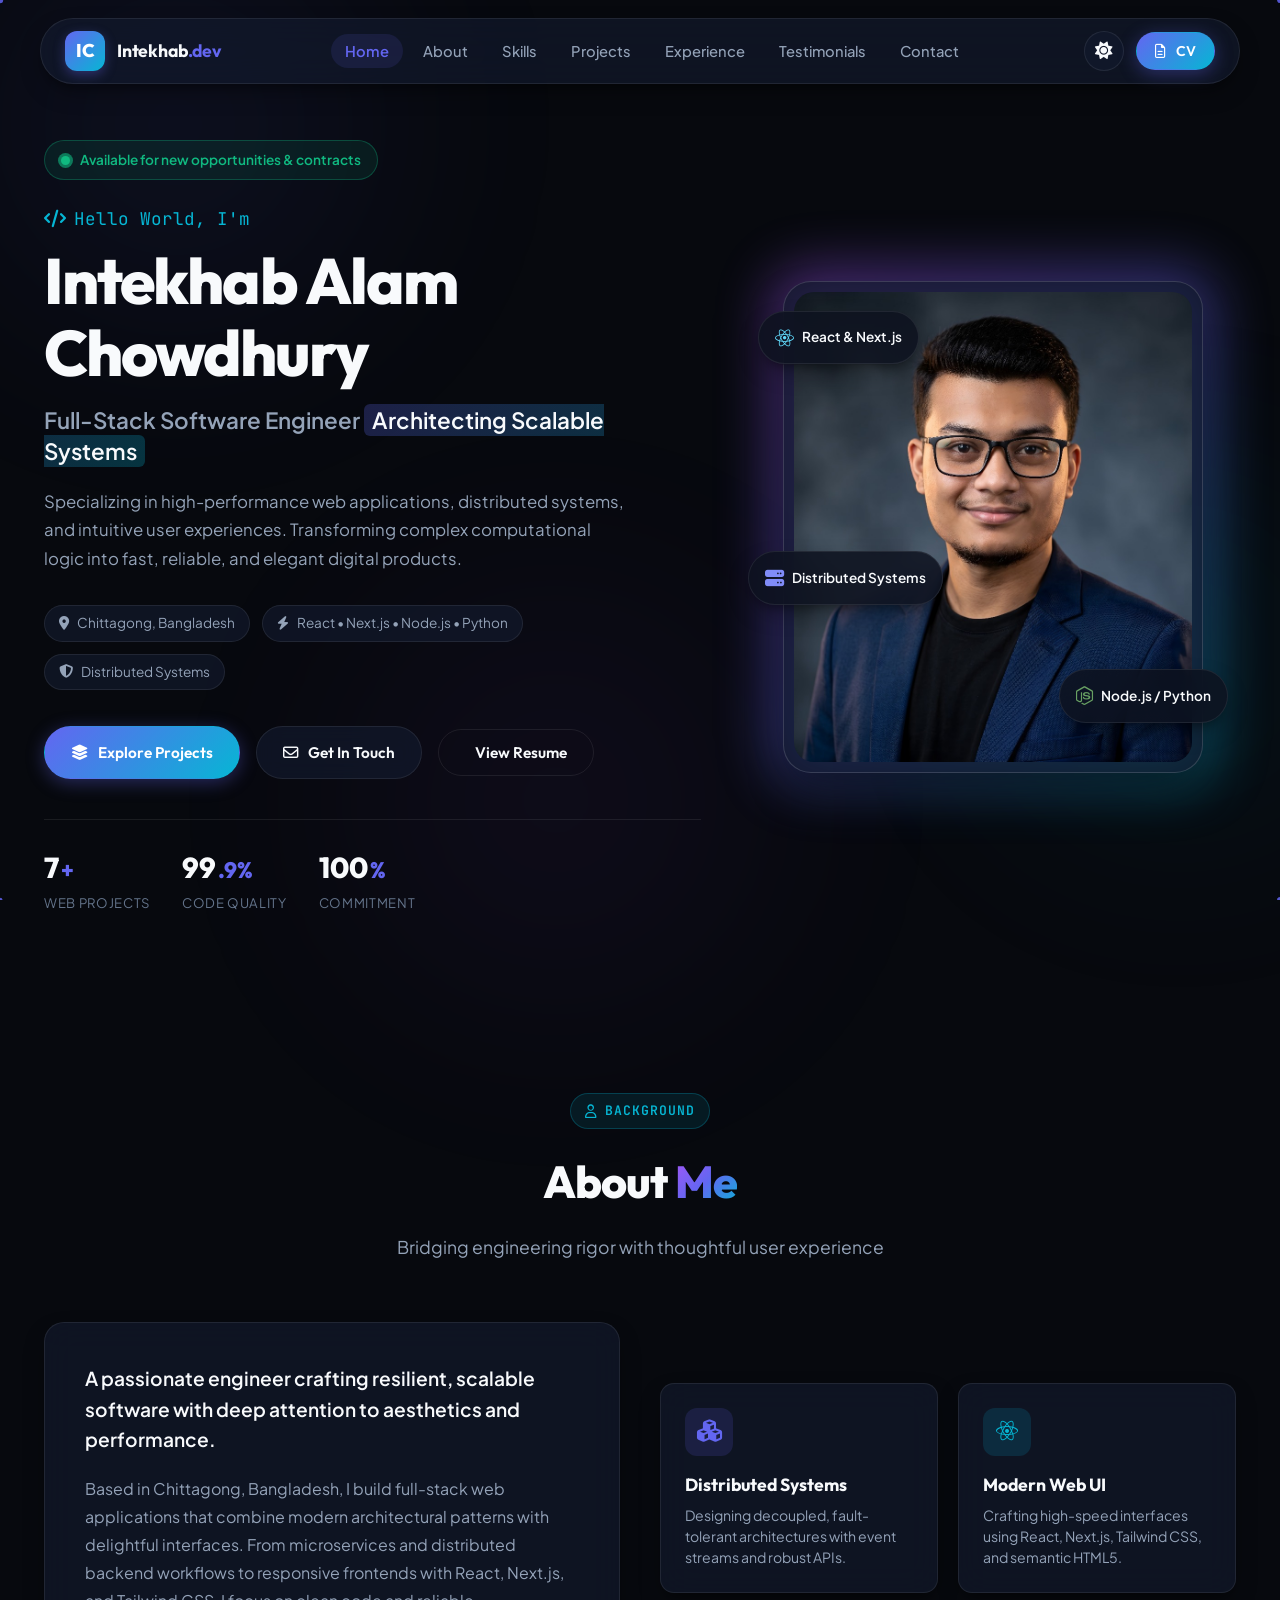
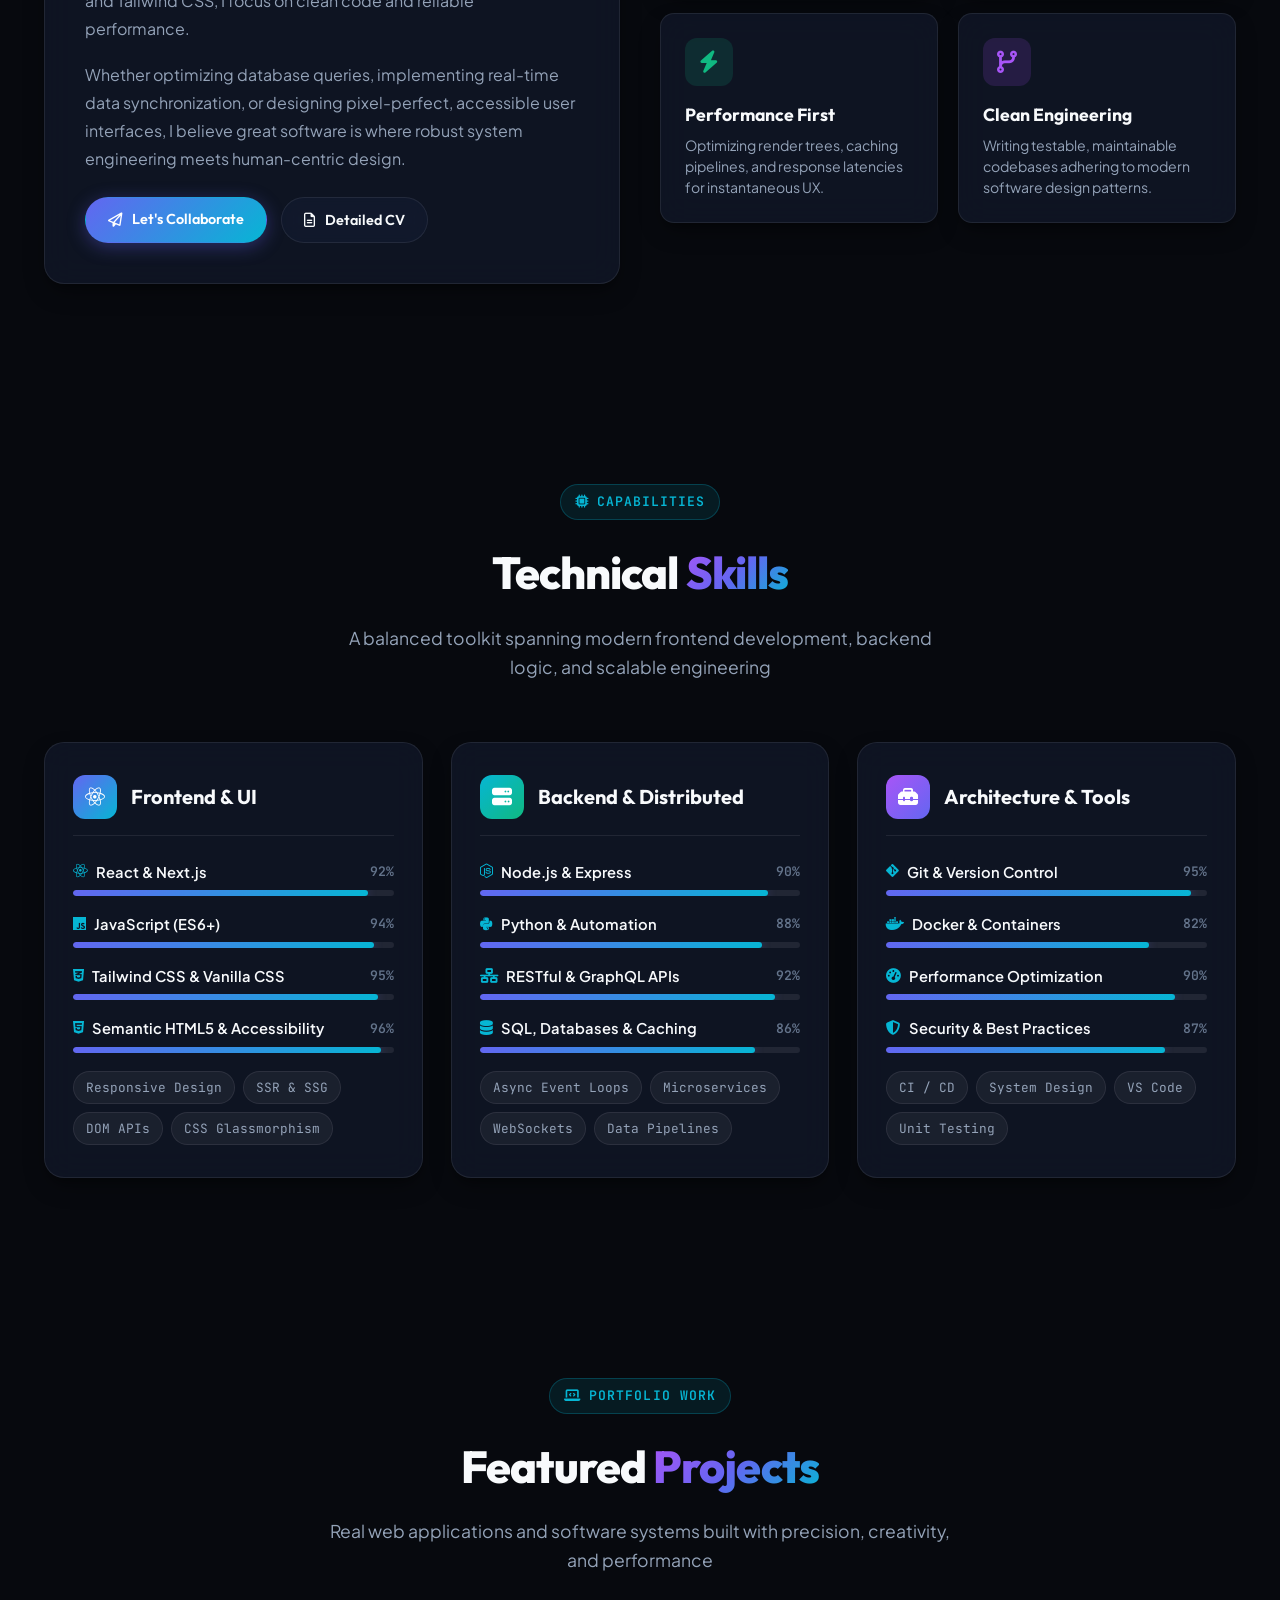
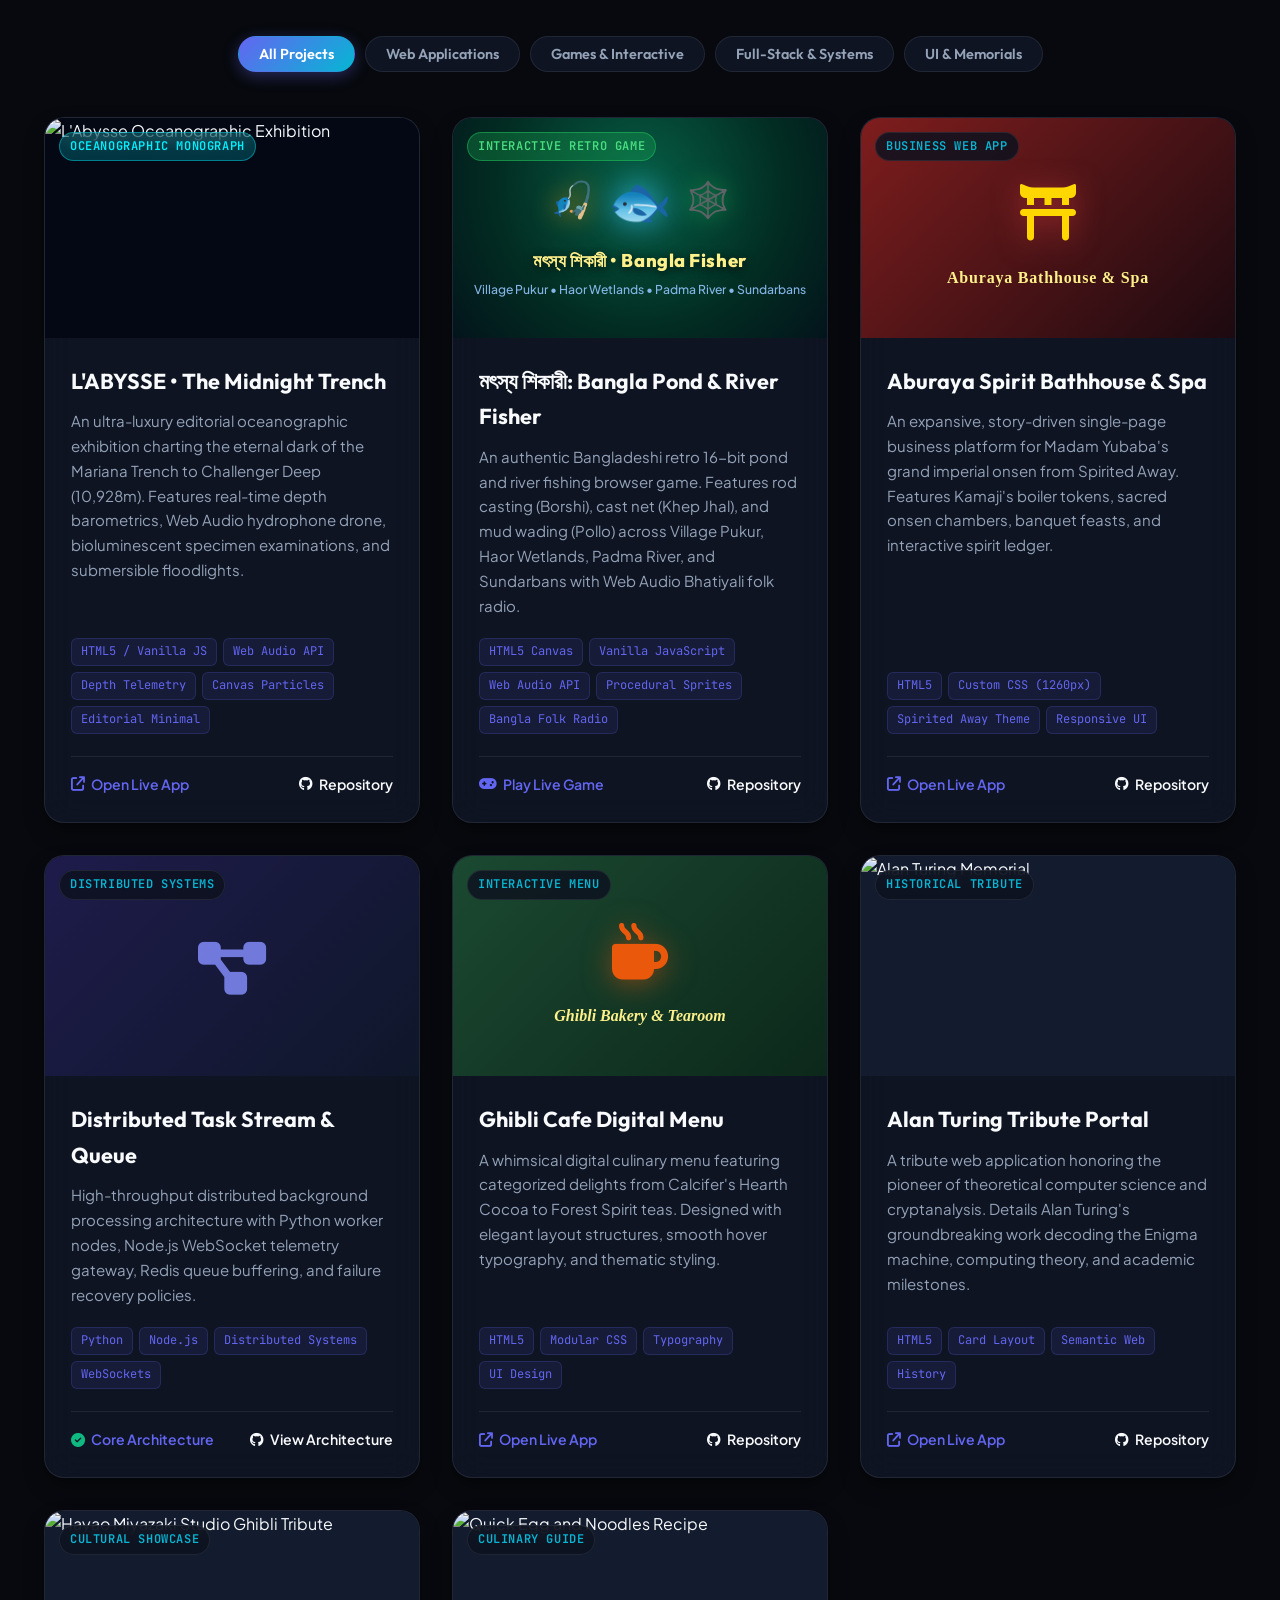
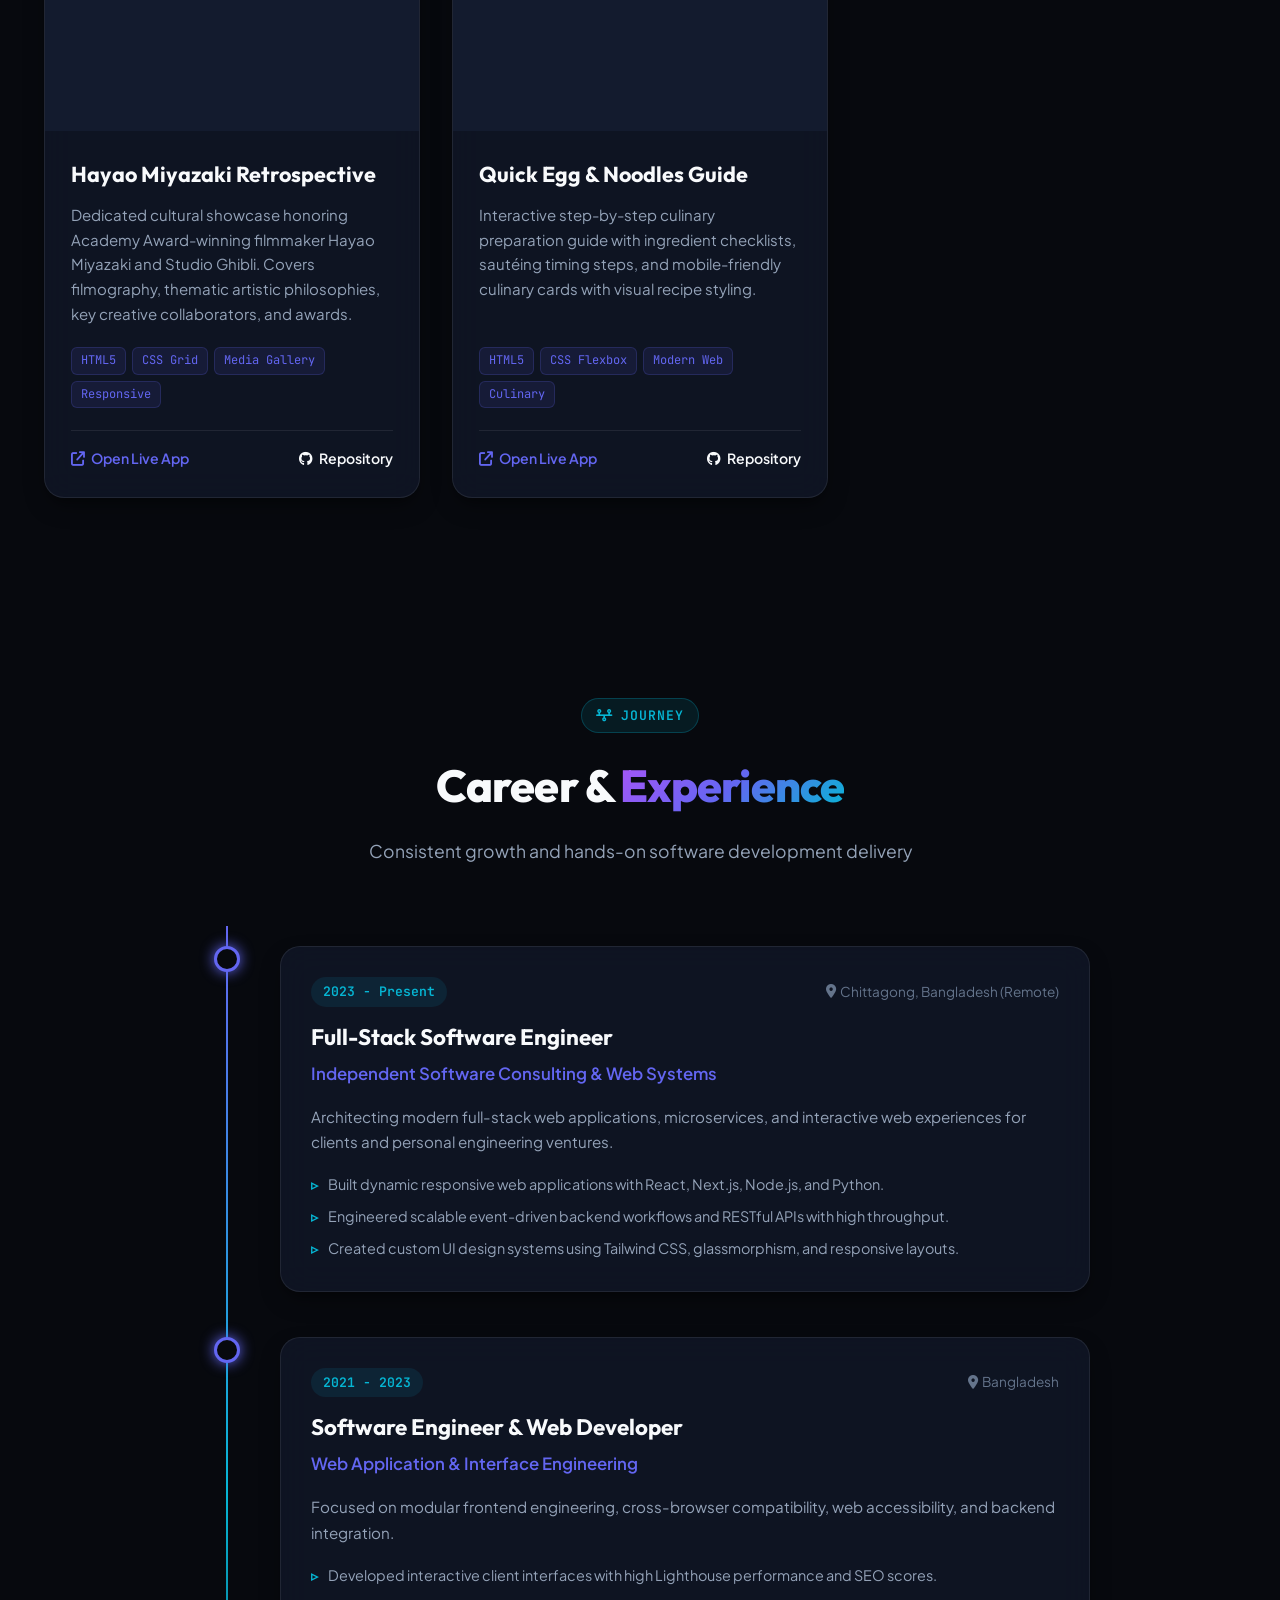
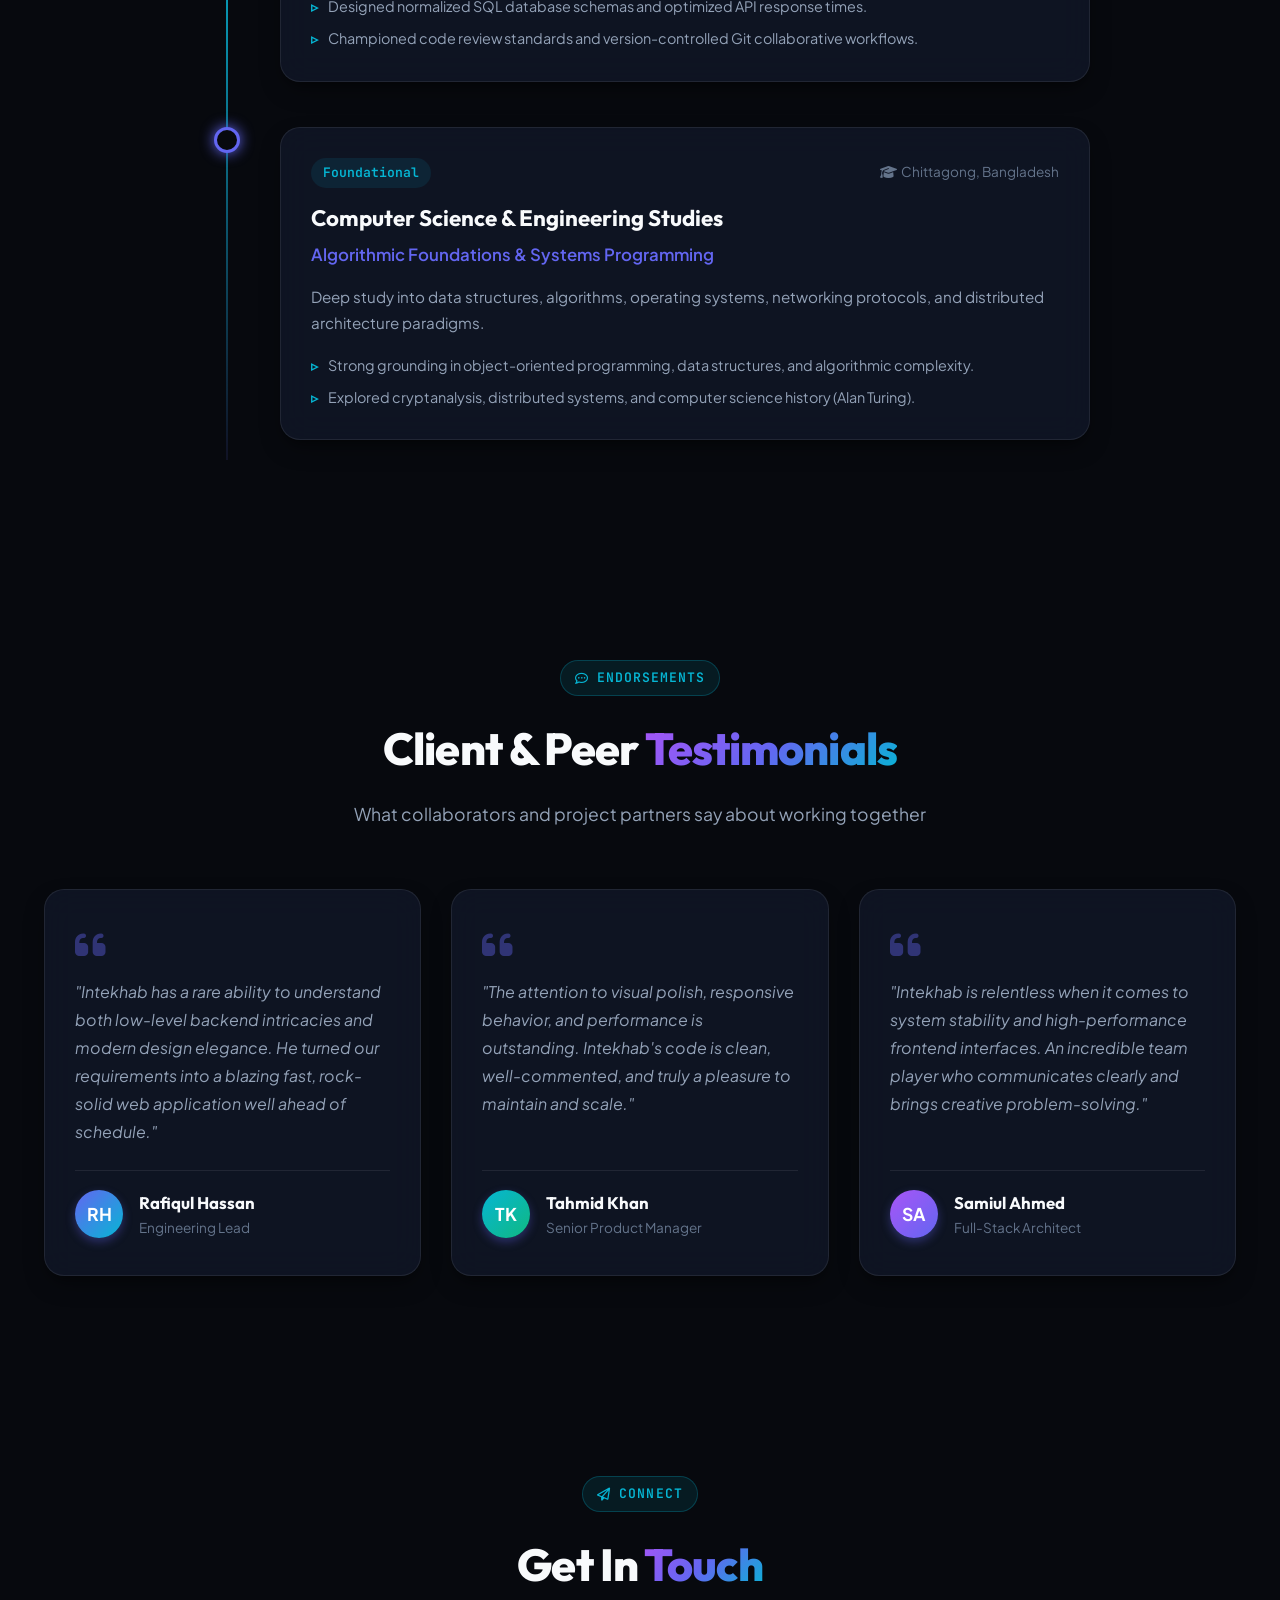
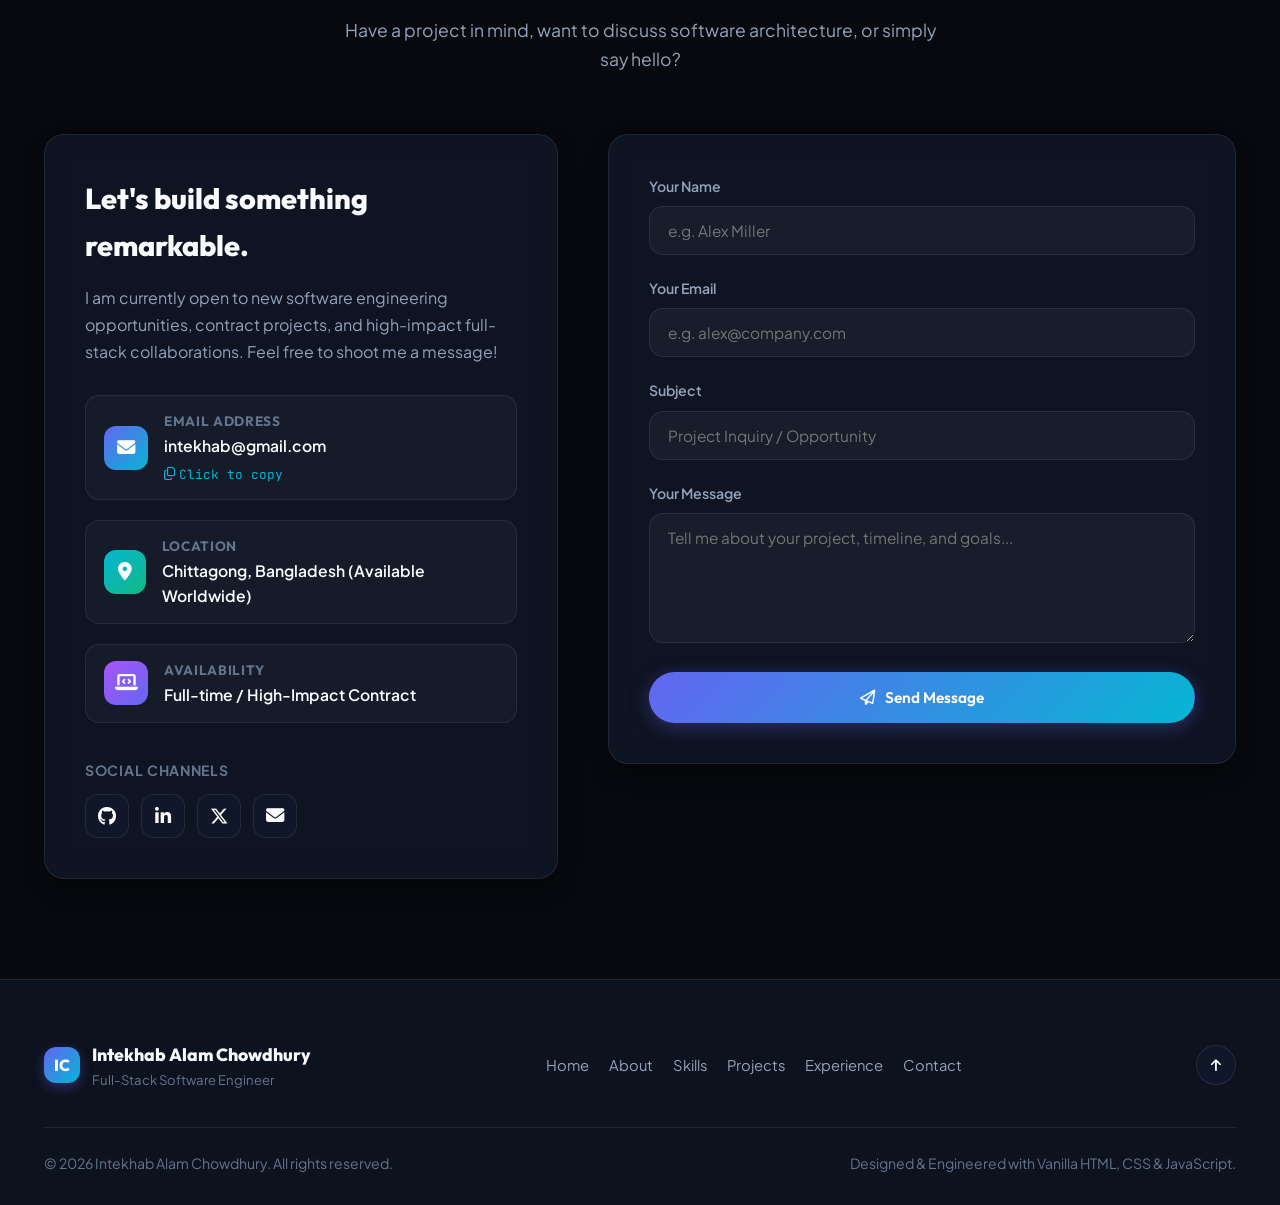
==== index.html @ 47cacb98 "Add files via upload" ====
<!DOCTYPE html>
<html lang="en" data-theme="dark">
<head>
  <meta charset="UTF-8" />
  <meta name="viewport" content="width=device-width, initial-scale=1.0" />
  <title>Intekhab Alam Chowdhury | Full-Stack Software Engineer</title>
  <meta name="description" content="Portfolio of Intekhab Alam Chowdhury - Full-Stack Software Engineer specializing in high-performance web applications, scalable architectures, and distributed systems." />
  <meta name="keywords" content="Intekhab Alam Chowdhury, Full-Stack Software Engineer, React, Next.js, Node.js, Python, Tailwind, Chittagong, Bangladesh, Portfolio" />
  <meta name="author" content="Intekhab Alam Chowdhury" />

  <!-- Open Graph / Meta -->
  <meta property="og:type" content="website" />
  <meta property="og:title" content="Intekhab Alam Chowdhury | Full-Stack Software Engineer" />
  <meta property="og:description" content="Specializing in high-performance web apps, distributed systems, and modern frontend/backend engineering." />
  <meta property="og:image" content="assets/profile.jpg" />

  <!-- Google Fonts & Font Awesome Icons -->
  <link rel="preconnect" href="https://fonts.googleapis.com" />
  <link rel="preconnect" href="https://fonts.gstatic.com" crossorigin />
  <link href="https://fonts.googleapis.com/css2?family=Outfit:wght@400;500;600;700;800;900&family=Plus+Jakarta+Sans:wght@300;400;500;600;700&family=JetBrains+Mono:wght@400;500;600&display=swap" rel="stylesheet" />
  <link rel="stylesheet" href="https://cdnjs.cloudflare.com/ajax/libs/font-awesome/6.5.1/css/all.min.css" />

  <!-- Custom Stylesheet -->
  <link rel="stylesheet" href="style.css" />
</head>
<body>

  <!-- Top Scroll Progress Bar -->
  <div class="scroll-progress-bar" id="scroll-progress"></div>

  <!-- Interactive Canvas Particle Background -->
  <canvas id="ambient-canvas"></canvas>

  <!-- Ambient Glowing Orbs -->
  <div class="bg-glow-orb orb-1"></div>
  <div class="bg-glow-orb orb-2"></div>
  <div class="bg-glow-orb orb-3"></div>

  <!-- =================================================================
       NAVIGATION
       ================================================================= -->
  <header>
    <nav class="navbar" id="navbar">
      <a href="#hero" class="nav-brand" aria-label="Intekhab Alam Chowdhury Home">
        <div class="nav-logo-badge">IC</div>
        <div class="nav-brand-text">Intekhab<span>.dev</span></div>
      </a>

      <ul class="nav-links">
        <li><a href="#hero" class="nav-link active">Home</a></li>
        <li><a href="#about" class="nav-link">About</a></li>
        <li><a href="#skills" class="nav-link">Skills</a></li>
        <li><a href="#projects" class="nav-link">Projects</a></li>
        <li><a href="#experience" class="nav-link">Experience</a></li>
        <li><a href="#testimonials" class="nav-link">Testimonials</a></li>
        <li><a href="#contact" class="nav-link">Contact</a></li>
      </ul>

      <div class="nav-actions">
        <button class="theme-toggle-btn" id="theme-toggle" aria-label="Toggle Dark/Light Mode">
          <i class="fa-solid fa-sun"></i>
        </button>
        <button class="btn btn-primary open-resume-modal" style="padding: 9px 18px; font-size: 0.88rem;">
          <i class="fa-regular fa-file-lines"></i> CV
        </button>
        <button class="mobile-nav-toggle" aria-label="Toggle navigation menu">
          <i class="fa-solid fa-bars"></i>
        </button>
      </div>
    </nav>
  </header>

  <main>
    <!-- =================================================================
         HERO SECTION
         ================================================================= -->
    <section class="hero" id="hero">
      <div class="container hero-grid">
        <div class="hero-content">
          <div class="hero-status-pill">
            <span class="status-pulse-dot"></span>
            Available for new opportunities & contracts
          </div>

          <div class="hero-greeting">
            <i class="fa-solid fa-code"></i> Hello World, I'm
          </div>

          <h1 class="hero-name">
            Intekhab Alam <br />
            <span class="gradient-text">Chowdhury</span>
          </h1>

          <h2 class="hero-title-role">
            Full-Stack Software Engineer <span class="highlight">Architecting Scalable Systems</span>
          </h2>

          <p class="hero-bio">
            Specializing in high-performance web applications, distributed systems, and intuitive user experiences.
            Transforming complex computational logic into fast, reliable, and elegant digital products.
          </p>

          <div class="hero-meta-badges">
            <div class="meta-badge">
              <i class="fa-solid fa-location-dot"></i> Chittagong, Bangladesh
            </div>
            <div class="meta-badge">
              <i class="fa-solid fa-bolt"></i> React • Next.js • Node.js • Python
            </div>
            <div class="meta-badge">
              <i class="fa-solid fa-shield-halved"></i> Distributed Systems
            </div>
          </div>

          <div class="hero-cta-group">
            <a href="#projects" class="btn btn-primary">
              <i class="fa-solid fa-layer-group"></i> Explore Projects
            </a>
            <a href="#contact" class="btn btn-secondary">
              <i class="fa-regular fa-envelope"></i> Get In Touch
            </a>
            <button class="btn btn-outline open-resume-modal">
              <i class="fa-solid fa-arrow-down-to-bracket"></i> View Resume
            </button>
          </div>

          <div class="hero-stats-row">
            <div class="stat-item">
              <div class="stat-number">7<span>+</span></div>
              <div class="stat-label">Web Projects</div>
            </div>
            <div class="stat-item">
              <div class="stat-number">99<span>.9%</span></div>
              <div class="stat-label">Code Quality</div>
            </div>
            <div class="stat-item">
              <div class="stat-number">100<span>%</span></div>
              <div class="stat-label">Commitment</div>
            </div>
          </div>
        </div>

        <div class="hero-visual">
          <div class="profile-card-wrapper">
            <div class="profile-glow-ring"></div>
            
            <div class="profile-image-container">
              <img 
                src="assets/profile.jpg" 
                alt="Intekhab Alam Chowdhury - Full-Stack Software Engineer" 
                class="profile-image" 
              />
            </div>

            <!-- Floating Tech Chips -->
            <div class="floating-chip chip-1">
              <span class="chip-icon"><i class="fa-brands fa-react" style="color: #61dafb;"></i></span>
              <span>React & Next.js</span>
            </div>

            <div class="floating-chip chip-2">
              <span class="chip-icon"><i class="fa-brands fa-node-js" style="color: #68a063;"></i></span>
              <span>Node.js / Python</span>
            </div>

            <div class="floating-chip chip-3">
              <span class="chip-icon"><i class="fa-solid fa-server" style="color: #818cf8;"></i></span>
              <span>Distributed Systems</span>
            </div>
          </div>
        </div>
      </div>
    </section>

    <!-- =================================================================
         ABOUT SECTION
         ================================================================= -->
    <section class="about" id="about">
      <div class="container">
        <div class="section-header">
          <div class="section-tag"><i class="fa-regular fa-user"></i> Background</div>
          <h2 class="section-title">About <span class="gradient-text">Me</span></h2>
          <p class="section-subtitle">Bridging engineering rigor with thoughtful user experience</p>
        </div>

        <div class="about-grid">
          <div class="glass-card about-card">
            <h3 class="about-lead">
              A passionate engineer crafting resilient, scalable software with deep attention to aesthetics and performance.
            </h3>
            <p class="about-paragraph">
              Based in Chittagong, Bangladesh, I build full-stack web applications that combine modern architectural patterns with delightful interfaces. From microservices and distributed backend workflows to responsive frontends with React, Next.js, and Tailwind CSS, I focus on clean code and reliable performance.
            </p>
            <p class="about-paragraph">
              Whether optimizing database queries, implementing real-time data synchronization, or designing pixel-perfect, accessible user interfaces, I believe great software is where robust system engineering meets human-centric design.
            </p>
            
            <div style="margin-top: 24px; display: flex; gap: 14px; flex-wrap: wrap;">
              <a href="#contact" class="btn btn-primary" style="padding: 10px 22px; font-size: 0.9rem;">
                <i class="fa-regular fa-paper-plane"></i> Let's Collaborate
              </a>
              <button class="btn btn-secondary open-resume-modal" style="padding: 10px 22px; font-size: 0.9rem;">
                <i class="fa-regular fa-file-lines"></i> Detailed CV
              </button>
            </div>
          </div>

          <div class="about-highlights-grid">
            <div class="glass-card highlight-box">
              <div class="highlight-icon">
                <i class="fa-solid fa-cubes"></i>
              </div>
              <h3>Distributed Systems</h3>
              <p>Designing decoupled, fault-tolerant architectures with event streams and robust APIs.</p>
            </div>

            <div class="glass-card highlight-box">
              <div class="highlight-icon" style="background: rgba(6, 182, 212, 0.15); color: var(--accent-cyan);">
                <i class="fa-brands fa-react"></i>
              </div>
              <h3>Modern Web UI</h3>
              <p>Crafting high-speed interfaces using React, Next.js, Tailwind CSS, and semantic HTML5.</p>
            </div>

            <div class="glass-card highlight-box">
              <div class="highlight-icon" style="background: rgba(16, 185, 129, 0.15); color: var(--accent-emerald);">
                <i class="fa-solid fa-bolt"></i>
              </div>
              <h3>Performance First</h3>
              <p>Optimizing render trees, caching pipelines, and response latencies for instantaneous UX.</p>
            </div>

            <div class="glass-card highlight-box">
              <div class="highlight-icon" style="background: rgba(168, 85, 247, 0.15); color: var(--accent-purple);">
                <i class="fa-solid fa-code-branch"></i>
              </div>
              <h3>Clean Engineering</h3>
              <p>Writing testable, maintainable codebases adhering to modern software design patterns.</p>
            </div>
          </div>
        </div>
      </div>
    </section>

    <!-- =================================================================
         SKILLS & TECH STACK SECTION
         ================================================================= -->
    <section class="skills" id="skills">
      <div class="container">
        <div class="section-header">
          <div class="section-tag"><i class="fa-solid fa-microchip"></i> Capabilities</div>
          <h2 class="section-title">Technical <span class="gradient-text">Skills</span></h2>
          <p class="section-subtitle">A balanced toolkit spanning modern frontend development, backend logic, and scalable engineering</p>
        </div>

        <div class="skills-category-grid">
          <!-- Category 1: Frontend -->
          <div class="glass-card skill-category-card tilt-card">
            <div class="category-header-wrap">
              <div class="category-icon-box">
                <i class="fa-brands fa-react"></i>
              </div>
              <h3>Frontend & UI</h3>
            </div>

            <div class="skill-list">
              <div class="skill-item">
                <div class="skill-info">
                  <span class="skill-name"><i class="fa-brands fa-react"></i> React & Next.js</span>
                  <span class="skill-pct">92%</span>
                </div>
                <div class="skill-bar-track">
                  <div class="skill-bar-fill" data-width="92%"></div>
                </div>
              </div>

              <div class="skill-item">
                <div class="skill-info">
                  <span class="skill-name"><i class="fa-brands fa-js"></i> JavaScript (ES6+)</span>
                  <span class="skill-pct">94%</span>
                </div>
                <div class="skill-bar-track">
                  <div class="skill-bar-fill" data-width="94%"></div>
                </div>
              </div>

              <div class="skill-item">
                <div class="skill-info">
                  <span class="skill-name"><i class="fa-brands fa-css3-alt"></i> Tailwind CSS & Vanilla CSS</span>
                  <span class="skill-pct">95%</span>
                </div>
                <div class="skill-bar-track">
                  <div class="skill-bar-fill" data-width="95%"></div>
                </div>
              </div>

              <div class="skill-item">
                <div class="skill-info">
                  <span class="skill-name"><i class="fa-brands fa-html5"></i> Semantic HTML5 & Accessibility</span>
                  <span class="skill-pct">96%</span>
                </div>
                <div class="skill-bar-track">
                  <div class="skill-bar-fill" data-width="96%"></div>
                </div>
              </div>
            </div>

            <div class="tech-pills-wrap">
              <span class="tech-pill">Responsive Design</span>
              <span class="tech-pill">SSR & SSG</span>
              <span class="tech-pill">DOM APIs</span>
              <span class="tech-pill">CSS Glassmorphism</span>
            </div>
          </div>

          <!-- Category 2: Backend & Distributed -->
          <div class="glass-card skill-category-card tilt-card">
            <div class="category-header-wrap">
              <div class="category-icon-box" style="background: linear-gradient(135deg, #06b6d4 0%, #10b981 100%);">
                <i class="fa-solid fa-server"></i>
              </div>
              <h3>Backend & Distributed</h3>
            </div>

            <div class="skill-list">
              <div class="skill-item">
                <div class="skill-info">
                  <span class="skill-name"><i class="fa-brands fa-node-js"></i> Node.js & Express</span>
                  <span class="skill-pct">90%</span>
                </div>
                <div class="skill-bar-track">
                  <div class="skill-bar-fill" data-width="90%"></div>
                </div>
              </div>

              <div class="skill-item">
                <div class="skill-info">
                  <span class="skill-name"><i class="fa-brands fa-python"></i> Python & Automation</span>
                  <span class="skill-pct">88%</span>
                </div>
                <div class="skill-bar-track">
                  <div class="skill-bar-fill" data-width="88%"></div>
                </div>
              </div>

              <div class="skill-item">
                <div class="skill-info">
                  <span class="skill-name"><i class="fa-solid fa-network-wired"></i> RESTful & GraphQL APIs</span>
                  <span class="skill-pct">92%</span>
                </div>
                <div class="skill-bar-track">
                  <div class="skill-bar-fill" data-width="92%"></div>
                </div>
              </div>

              <div class="skill-item">
                <div class="skill-info">
                  <span class="skill-name"><i class="fa-solid fa-database"></i> SQL, Databases & Caching</span>
                  <span class="skill-pct">86%</span>
                </div>
                <div class="skill-bar-track">
                  <div class="skill-bar-fill" data-width="86%"></div>
                </div>
              </div>
            </div>

            <div class="tech-pills-wrap">
              <span class="tech-pill">Async Event Loops</span>
              <span class="tech-pill">Microservices</span>
              <span class="tech-pill">WebSockets</span>
              <span class="tech-pill">Data Pipelines</span>
            </div>
          </div>

          <!-- Category 3: Tools & Architecture -->
          <div class="glass-card skill-category-card tilt-card">
            <div class="category-header-wrap">
              <div class="category-icon-box" style="background: linear-gradient(135deg, #a855f7 0%, #6366f1 100%);">
                <i class="fa-solid fa-toolbox"></i>
              </div>
              <h3>Architecture & Tools</h3>
            </div>

            <div class="skill-list">
              <div class="skill-item">
                <div class="skill-info">
                  <span class="skill-name"><i class="fa-brands fa-git-alt"></i> Git & Version Control</span>
                  <span class="skill-pct">95%</span>
                </div>
                <div class="skill-bar-track">
                  <div class="skill-bar-fill" data-width="95%"></div>
                </div>
              </div>

              <div class="skill-item">
                <div class="skill-info">
                  <span class="skill-name"><i class="fa-brands fa-docker"></i> Docker & Containers</span>
                  <span class="skill-pct">82%</span>
                </div>
                <div class="skill-bar-track">
                  <div class="skill-bar-fill" data-width="82%"></div>
                </div>
              </div>

              <div class="skill-item">
                <div class="skill-info">
                  <span class="skill-name"><i class="fa-solid fa-gauge-high"></i> Performance Optimization</span>
                  <span class="skill-pct">90%</span>
                </div>
                <div class="skill-bar-track">
                  <div class="skill-bar-fill" data-width="90%"></div>
                </div>
              </div>

              <div class="skill-item">
                <div class="skill-info">
                  <span class="skill-name"><i class="fa-solid fa-shield-halved"></i> Security & Best Practices</span>
                  <span class="skill-pct">87%</span>
                </div>
                <div class="skill-bar-track">
                  <div class="skill-bar-fill" data-width="87%"></div>
                </div>
              </div>
            </div>

            <div class="tech-pills-wrap">
              <span class="tech-pill">CI / CD</span>
              <span class="tech-pill">System Design</span>
              <span class="tech-pill">VS Code</span>
              <span class="tech-pill">Unit Testing</span>
            </div>
          </div>
        </div>
      </div>
    </section>

    <!-- =================================================================
         PROJECTS SECTION
         ================================================================= -->
    <section class="projects" id="projects">
      <div class="container">
        <div class="section-header">
          <div class="section-tag"><i class="fa-solid fa-laptop-code"></i> Portfolio Work</div>
          <h2 class="section-title">Featured <span class="gradient-text">Projects</span></h2>
          <p class="section-subtitle">Real web applications and software systems built with precision, creativity, and performance</p>
        </div>

        <!-- Filter Bar -->
        <div class="projects-filter-bar">
          <button class="filter-btn active" data-filter="all">All Projects</button>
          <button class="filter-btn" data-filter="web-apps">Web Applications</button>
          <button class="filter-btn" data-filter="games">Games &amp; Interactive</button>
          <button class="filter-btn" data-filter="fullstack">Full-Stack &amp; Systems</button>
          <button class="filter-btn" data-filter="memorials">UI &amp; Memorials</button>
        </div>

        <div class="projects-grid">

          <!-- Flagship Project: L'ABYSSE (Haute Oceanographic Exhibition) -->
          <div class="glass-card project-card tilt-card" data-category="web-apps">
            <div class="project-thumb-box" style="position: relative; overflow: hidden; background: #030814;">
              <span class="project-category-badge" style="background: rgba(0, 240, 255, 0.2); color: #00f0ff; border-color: rgba(0, 240, 255, 0.4);">Oceanographic Monograph</span>
              <img src="./Projects/Oceanographic exhibition/assets/hero-siphonophore.jpg" alt="L'Abysse Oceanographic Exhibition" loading="lazy" style="width: 100%; height: 100%; object-fit: cover;" />
            </div>
            <div class="project-content">
              <h3 class="project-title">L'ABYSSE • The Midnight Trench</h3>
              <p class="project-desc">
                An ultra-luxury editorial oceanographic exhibition charting the eternal dark of the Mariana Trench to Challenger Deep (10,928m). Features real-time depth barometrics, Web Audio hydrophone drone, bioluminescent specimen examinations, and submersible floodlights.
              </p>
              <div class="project-tags">
                <span class="project-tag">HTML5 / Vanilla JS</span>
                <span class="project-tag">Web Audio API</span>
                <span class="project-tag">Depth Telemetry</span>
                <span class="project-tag">Canvas Particles</span>
                <span class="project-tag">Editorial Minimal</span>
              </div>
              <div class="project-actions">
                <a href="./Projects/Oceanographic exhibition/index.html" target="_blank" class="action-link action-link-primary">
                  <i class="fa-solid fa-arrow-up-right-from-square"></i> Open Live App
                </a>
                <a href="https://github.com/intekhab" target="_blank" class="action-link">
                  <i class="fa-brands fa-github"></i> Repository
                </a>
              </div>
            </div>
          </div>

          <!-- Project: Bangla Pond & River Fisher (মৎস্য শিকারী) -->
          <div class="glass-card project-card tilt-card" data-category="web-apps games">
            <div class="project-thumb-box" style="background: radial-gradient(circle at 50% 30%, #065f46 0%, #022c22 60%, #03141b 100%); display: flex; flex-direction: column; align-items: center; justify-content: center; position: relative; overflow: hidden;">
              <span class="project-category-badge" style="background: rgba(34, 197, 94, 0.25); color: #4ade80; border-color: rgba(34, 197, 94, 0.5);">Interactive Retro Game</span>
              
              <!-- Thematic retro fishing icons & visual elements -->
              <div style="display: flex; align-items: center; justify-content: center; gap: 14px; margin-bottom: 6px;">
                <span style="font-size: 2.2rem; filter: drop-shadow(0 0 12px rgba(245, 158, 11, 0.7));">🎣</span>
                <span style="font-size: 3.2rem; filter: drop-shadow(0 0 16px rgba(56, 189, 248, 0.8));">🐟</span>
                <span style="font-size: 2.2rem; filter: drop-shadow(0 0 12px rgba(34, 197, 94, 0.7));">🕸️</span>
              </div>
              
              <div style="font-family: 'Outfit', sans-serif; font-size: 1.15rem; color: #fef08a; font-weight: 800; text-shadow: 0 2px 10px rgba(0,0,0,0.8); letter-spacing: 0.03em;">
                মৎস্য শিকারী • Bangla Fisher
              </div>
              <div style="font-size: 0.76rem; color: #93c5fd; opacity: 0.9; margin-top: 3px; font-weight: 500;">
                Village Pukur • Haor Wetlands • Padma River • Sundarbans
              </div>
            </div>
            <div class="project-content">
              <h3 class="project-title">মৎস্য শিকারী: Bangla Pond &amp; River Fisher</h3>
              <p class="project-desc">
                An authentic Bangladeshi retro 16-bit pond and river fishing browser game. Features rod casting (Borshi), cast net (Khep Jhal), and mud wading (Pollo) across Village Pukur, Haor Wetlands, Padma River, and Sundarbans with Web Audio Bhatiyali folk radio.
              </p>
              <div class="project-tags">
                <span class="project-tag">HTML5 Canvas</span>
                <span class="project-tag">Vanilla JavaScript</span>
                <span class="project-tag">Web Audio API</span>
                <span class="project-tag">Procedural Sprites</span>
                <span class="project-tag">Bangla Folk Radio</span>
              </div>
              <div class="project-actions">
                <a href="./Projects/bangla-fishing-game/index.html" target="_blank" class="action-link action-link-primary">
                  <i class="fa-solid fa-gamepad"></i> Play Live Game
                </a>
                <a href="https://github.com/intekhab" target="_blank" class="action-link">
                  <i class="fa-brands fa-github"></i> Repository
                </a>
              </div>
            </div>
          </div>

          <!-- Project 1: Aburaya Grand Bathhouse & Spirit Spa (Spirited Away) -->
          <div class="glass-card project-card tilt-card" data-category="web-apps">
            <div class="project-thumb-box" style="background: linear-gradient(135deg, #7f1d1d 0%, #1c0a10 100%); display: flex; flex-direction: column; align-items: center; justify-content: center; position: relative;">
              <span class="project-category-badge">Business Web App</span>
              <div style="font-size: 3.5rem; color: #ffd700; filter: drop-shadow(0 4px 14px rgba(239, 68, 68, 0.5));">
                <i class="fa-solid fa-torii-gate"></i>
              </div>
              <div style="font-family: 'Cinzel', serif; font-size: 1rem; color: #fef08a; font-weight: 700; margin-top: 8px; letter-spacing: 0.05em;">
                Aburaya Bathhouse &amp; Spa
              </div>
            </div>
            <div class="project-content">
              <h3 class="project-title">Aburaya Spirit Bathhouse & Spa</h3>
              <p class="project-desc">
                An expansive, story-driven single-page business platform for Madam Yubaba's grand imperial onsen from Spirited Away. Features Kamaji's boiler tokens, sacred onsen chambers, banquet feasts, and interactive spirit ledger.
              </p>
              <div class="project-tags">
                <span class="project-tag">HTML5</span>
                <span class="project-tag">Custom CSS (1260px)</span>
                <span class="project-tag">Spirited Away Theme</span>
                <span class="project-tag">Responsive UI</span>
              </div>
              <div class="project-actions">
                <a href="./Projects/single page business site/Aburaya Spirit Bathhouse and Spa/index.html" target="_blank" class="action-link action-link-primary">
                  <i class="fa-solid fa-arrow-up-right-from-square"></i> Open Live App
                </a>
                <a href="https://github.com/intekhab" target="_blank" class="action-link">
                  <i class="fa-brands fa-github"></i> Repository
                </a>
              </div>
            </div>
          </div>

          <!-- Project 2: Distributed Event & Task Orchestrator (Full-Stack Flagship) -->
          <div class="glass-card project-card tilt-card" data-category="fullstack">
            <div class="project-thumb-box" style="background: linear-gradient(135deg, #1e1b4b 0%, #0f172a 100%); display: flex; align-items: center; justify-content: center;">
              <span class="project-category-badge">Distributed Systems</span>
              <div style="font-size: 3.8rem; color: #818cf8; opacity: 0.85;">
                <i class="fa-solid fa-diagram-project"></i>
              </div>
            </div>
            <div class="project-content">
              <h3 class="project-title">Distributed Task Stream & Queue</h3>
              <p class="project-desc">
                High-throughput distributed background processing architecture with Python worker nodes, Node.js WebSocket telemetry gateway, Redis queue buffering, and failure recovery policies.
              </p>
              <div class="project-tags">
                <span class="project-tag">Python</span>
                <span class="project-tag">Node.js</span>
                <span class="project-tag">Distributed Systems</span>
                <span class="project-tag">WebSockets</span>
              </div>
              <div class="project-actions">
                <span class="action-link action-link-primary" style="cursor: default;">
                  <i class="fa-solid fa-circle-check" style="color: var(--accent-emerald);"></i> Core Architecture
                </span>
                <a href="https://github.com/intekhab" target="_blank" class="action-link">
                  <i class="fa-brands fa-github"></i> View Architecture
                </a>
              </div>
            </div>
          </div>

          <!-- Project 3: Ghibli-inspired Bakery & Cafe Menu -->
          <div class="glass-card project-card tilt-card" data-category="web-apps">
            <div class="project-thumb-box" style="background: linear-gradient(135deg, #1b4931 0%, #0c281a 100%); display: flex; flex-direction: column; align-items: center; justify-content: center; position: relative;">
              <span class="project-category-badge">Interactive Menu</span>
              <div style="font-size: 3.5rem; color: #ea580c; filter: drop-shadow(0 4px 14px rgba(234, 88, 12, 0.5));">
                <i class="fa-solid fa-mug-hot"></i>
              </div>
              <div style="font-family: 'Playfair Display', serif; font-size: 1rem; color: #fef08a; font-weight: 700; margin-top: 8px; font-style: italic;">
                Ghibli Bakery &amp; Tearoom
              </div>
            </div>
            <div class="project-content">
              <h3 class="project-title">Ghibli Cafe Digital Menu</h3>
              <p class="project-desc">
                A whimsical digital culinary menu featuring categorized delights from Calcifer's Hearth Cocoa to Forest Spirit teas. Designed with elegant layout structures, smooth hover typography, and thematic styling.
              </p>
              <div class="project-tags">
                <span class="project-tag">HTML5</span>
                <span class="project-tag">Modular CSS</span>
                <span class="project-tag">Typography</span>
                <span class="project-tag">UI Design</span>
              </div>
              <div class="project-actions">
                <a href="./Projects/Restaurant menu site/index.html" target="_blank" class="action-link action-link-primary">
                  <i class="fa-solid fa-arrow-up-right-from-square"></i> Open Live App
                </a>
                <a href="https://github.com/intekhab" target="_blank" class="action-link">
                  <i class="fa-brands fa-github"></i> Repository
                </a>
              </div>
            </div>
          </div>

          <!-- Project 4: Alan Turing Memorial Tribute -->
          <div class="glass-card project-card tilt-card" data-category="memorials">
            <div class="project-thumb-box">
              <span class="project-category-badge">Historical Tribute</span>
              <img src="https://upload.wikimedia.org/wikipedia/commons/thumb/c/ce/Alan_turing_header.jpg/250px-Alan_turing_header.jpg" alt="Alan Turing Memorial" loading="lazy" />
            </div>
            <div class="project-content">
              <h3 class="project-title">Alan Turing Tribute Portal</h3>
              <p class="project-desc">
                A tribute web application honoring the pioneer of theoretical computer science and cryptanalysis. Details Alan Turing's groundbreaking work decoding the Enigma machine, computing theory, and academic milestones.
              </p>
              <div class="project-tags">
                <span class="project-tag">HTML5</span>
                <span class="project-tag">Card Layout</span>
                <span class="project-tag">Semantic Web</span>
                <span class="project-tag">History</span>
              </div>
              <div class="project-actions">
                <a href="./Projects/Memorial site/Alan turing/index.html" target="_blank" class="action-link action-link-primary">
                  <i class="fa-solid fa-arrow-up-right-from-square"></i> Open Live App
                </a>
                <a href="https://github.com/intekhab" target="_blank" class="action-link">
                  <i class="fa-brands fa-github"></i> Repository
                </a>
              </div>
            </div>
          </div>

          <!-- Project 5: Studio Ghibli (Hayao Miyazaki) Retrospective -->
          <div class="glass-card project-card tilt-card" data-category="memorials">
            <div class="project-thumb-box">
              <span class="project-category-badge">Cultural Showcase</span>
              <img src="https://i.ibb.co/8nVcRCSr/images-1.jpg" alt="Hayao Miyazaki Studio Ghibli Tribute" loading="lazy" />
            </div>
            <div class="project-content">
              <h3 class="project-title">Hayao Miyazaki Retrospective</h3>
              <p class="project-desc">
                Dedicated cultural showcase honoring Academy Award-winning filmmaker Hayao Miyazaki and Studio Ghibli. Covers filmography, thematic artistic philosophies, key creative collaborators, and awards.
              </p>
              <div class="project-tags">
                <span class="project-tag">HTML5</span>
                <span class="project-tag">CSS Grid</span>
                <span class="project-tag">Media Gallery</span>
                <span class="project-tag">Responsive</span>
              </div>
              <div class="project-actions">
                <a href="./Projects/Memorial site/Studio Ghibli (Hayao Miyazaki)/index.html" target="_blank" class="action-link action-link-primary">
                  <i class="fa-solid fa-arrow-up-right-from-square"></i> Open Live App
                </a>
                <a href="https://github.com/intekhab" target="_blank" class="action-link">
                  <i class="fa-brands fa-github"></i> Repository
                </a>
              </div>
            </div>
          </div>

          <!-- Project 6: Quick Egg & Noodles Culinary Guide -->
          <div class="glass-card project-card tilt-card" data-category="web-apps">
            <div class="project-thumb-box">
              <span class="project-category-badge">Culinary Guide</span>
              <img src="https://i.ibb.co/XrX5RQrD/Gemini-Generated-Image-qbsac8qbsac8qbsa-1.jpg" alt="Quick Egg and Noodles Recipe" loading="lazy" />
            </div>
            <div class="project-content">
              <h3 class="project-title">Quick Egg & Noodles Guide</h3>
              <p class="project-desc">
                Interactive step-by-step culinary preparation guide with ingredient checklists, sautéing timing steps, and mobile-friendly culinary cards with visual recipe styling.
              </p>
              <div class="project-tags">
                <span class="project-tag">HTML5</span>
                <span class="project-tag">CSS Flexbox</span>
                <span class="project-tag">Modern Web</span>
                <span class="project-tag">Culinary</span>
              </div>
              <div class="project-actions">
                <a href="./Projects/Recipe Sites/Egg Noodles recipe/index.html" target="_blank" class="action-link action-link-primary">
                  <i class="fa-solid fa-arrow-up-right-from-square"></i> Open Live App
                </a>
                <a href="https://github.com/intekhab" target="_blank" class="action-link">
                  <i class="fa-brands fa-github"></i> Repository
                </a>
              </div>
            </div>
          </div>

        </div>
      </div>
    </section>

    <!-- =================================================================
         EXPERIENCE & CAREER TIMELINE SECTION
         ================================================================= -->
    <section class="experience" id="experience">
      <div class="container">
        <div class="section-header">
          <div class="section-tag"><i class="fa-solid fa-timeline"></i> Journey</div>
          <h2 class="section-title">Career & <span class="gradient-text">Experience</span></h2>
          <p class="section-subtitle">Consistent growth and hands-on software development delivery</p>
        </div>

        <div class="timeline-wrap">
          <div class="timeline-line"></div>

          <!-- Timeline 1 -->
          <div class="timeline-item">
            <div class="timeline-node"></div>
            <div class="glass-card timeline-content-card tilt-card">
              <div class="timeline-meta">
                <span class="timeline-period">2023 - Present</span>
                <span class="timeline-location"><i class="fa-solid fa-location-dot"></i> Chittagong, Bangladesh (Remote)</span>
              </div>
              <h3 class="timeline-role">Full-Stack Software Engineer</h3>
              <div class="timeline-company">Independent Software Consulting & Web Systems</div>
              <p class="timeline-desc">
                Architecting modern full-stack web applications, microservices, and interactive web experiences for clients and personal engineering ventures.
              </p>
              <ul class="timeline-highlights">
                <li>Built dynamic responsive web applications with React, Next.js, Node.js, and Python.</li>
                <li>Engineered scalable event-driven backend workflows and RESTful APIs with high throughput.</li>
                <li>Created custom UI design systems using Tailwind CSS, glassmorphism, and responsive layouts.</li>
              </ul>
            </div>
          </div>

          <!-- Timeline 2 -->
          <div class="timeline-item">
            <div class="timeline-node"></div>
            <div class="glass-card timeline-content-card tilt-card">
              <div class="timeline-meta">
                <span class="timeline-period">2021 - 2023</span>
                <span class="timeline-location"><i class="fa-solid fa-location-dot"></i> Bangladesh</span>
              </div>
              <h3 class="timeline-role">Software Engineer & Web Developer</h3>
              <div class="timeline-company">Web Application & Interface Engineering</div>
              <p class="timeline-desc">
                Focused on modular frontend engineering, cross-browser compatibility, web accessibility, and backend integration.
              </p>
              <ul class="timeline-highlights">
                <li>Developed interactive client interfaces with high Lighthouse performance and SEO scores.</li>
                <li>Designed normalized SQL database schemas and optimized API response times.</li>
                <li>Championed code review standards and version-controlled Git collaborative workflows.</li>
              </ul>
            </div>
          </div>

          <!-- Timeline 3 -->
          <div class="timeline-item">
            <div class="timeline-node"></div>
            <div class="glass-card timeline-content-card tilt-card">
              <div class="timeline-meta">
                <span class="timeline-period">Foundational</span>
                <span class="timeline-location"><i class="fa-solid fa-graduation-cap"></i> Chittagong, Bangladesh</span>
              </div>
              <h3 class="timeline-role">Computer Science & Engineering Studies</h3>
              <div class="timeline-company">Algorithmic Foundations & Systems Programming</div>
              <p class="timeline-desc">
                Deep study into data structures, algorithms, operating systems, networking protocols, and distributed architecture paradigms.
              </p>
              <ul class="timeline-highlights">
                <li>Strong grounding in object-oriented programming, data structures, and algorithmic complexity.</li>
                <li>Explored cryptanalysis, distributed systems, and computer science history (Alan Turing).</li>
              </ul>
            </div>
          </div>

        </div>
      </div>
    </section>

    <!-- =================================================================
         TESTIMONIALS SECTION
         ================================================================= -->
    <section class="testimonials" id="testimonials">
      <div class="container">
        <div class="section-header">
          <div class="section-tag"><i class="fa-regular fa-comment-dots"></i> Endorsements</div>
          <h2 class="section-title">Client & Peer <span class="gradient-text">Testimonials</span></h2>
          <p class="section-subtitle">What collaborators and project partners say about working together</p>
        </div>

        <div class="testimonials-grid">
          <!-- Testimonial 1 -->
          <div class="glass-card testimonial-card tilt-card">
            <div>
              <div class="quote-icon"><i class="fa-solid fa-quote-left"></i></div>
              <p class="testimonial-quote">
                "Intekhab has a rare ability to understand both low-level backend intricacies and modern design elegance. He turned our requirements into a blazing fast, rock-solid web application well ahead of schedule."
              </p>
            </div>
            <div class="testimonial-author">
              <div class="author-avatar">RH</div>
              <div class="author-info">
                <h4>Rafiqul Hassan</h4>
                <p>Engineering Lead</p>
              </div>
            </div>
          </div>

          <!-- Testimonial 2 -->
          <div class="glass-card testimonial-card tilt-card">
            <div>
              <div class="quote-icon"><i class="fa-solid fa-quote-left"></i></div>
              <p class="testimonial-quote">
                "The attention to visual polish, responsive behavior, and performance is outstanding. Intekhab's code is clean, well-commented, and truly a pleasure to maintain and scale."
              </p>
            </div>
            <div class="testimonial-author">
              <div class="author-avatar" style="background: linear-gradient(135deg, #06b6d4 0%, #10b981 100%);">TK</div>
              <div class="author-info">
                <h4>Tahmid Khan</h4>
                <p>Senior Product Manager</p>
              </div>
            </div>
          </div>

          <!-- Testimonial 3 -->
          <div class="glass-card testimonial-card tilt-card">
            <div>
              <div class="quote-icon"><i class="fa-solid fa-quote-left"></i></div>
              <p class="testimonial-quote">
                "Intekhab is relentless when it comes to system stability and high-performance frontend interfaces. An incredible team player who communicates clearly and brings creative problem-solving."
              </p>
            </div>
            <div class="testimonial-author">
              <div class="author-avatar" style="background: linear-gradient(135deg, #a855f7 0%, #6366f1 100%);">SA</div>
              <div class="author-info">
                <h4>Samiul Ahmed</h4>
                <p>Full-Stack Architect</p>
              </div>
            </div>
          </div>
        </div>
      </div>
    </section>

    <!-- =================================================================
         CONTACT SECTION
         ================================================================= -->
    <section class="contact" id="contact">
      <div class="container">
        <div class="section-header">
          <div class="section-tag"><i class="fa-regular fa-paper-plane"></i> Connect</div>
          <h2 class="section-title">Get In <span class="gradient-text">Touch</span></h2>
          <p class="section-subtitle">Have a project in mind, want to discuss software architecture, or simply say hello?</p>
        </div>

        <div class="contact-grid">
          <!-- Contact Info -->
          <div class="glass-card contact-info-card">
            <h3 class="contact-info-title">Let's build something remarkable.</h3>
            <p class="contact-info-text">
              I am currently open to new software engineering opportunities, contract projects, and high-impact full-stack collaborations. Feel free to shoot me a message!
            </p>

            <div class="contact-methods">
              <!-- Method 1: Email -->
              <div class="contact-method-item">
                <div class="method-icon-box">
                  <i class="fa-solid fa-envelope"></i>
                </div>
                <div class="method-details">
                  <h4>Email Address</h4>
                  <p>intekhab@gmail.com</p>
                  <button type="button" class="copy-email-btn" id="copy-email-btn">
                    <i class="fa-regular fa-copy"></i> Click to copy
                  </button>
                </div>
              </div>

              <!-- Method 2: Location -->
              <div class="contact-method-item">
                <div class="method-icon-box" style="background: linear-gradient(135deg, #06b6d4 0%, #10b981 100%);">
                  <i class="fa-solid fa-location-dot"></i>
                </div>
                <div class="method-details">
                  <h4>Location</h4>
                  <p>Chittagong, Bangladesh (Available Worldwide)</p>
                </div>
              </div>

              <!-- Method 3: Status -->
              <div class="contact-method-item">
                <div class="method-icon-box" style="background: linear-gradient(135deg, #a855f7 0%, #6366f1 100%);">
                  <i class="fa-solid fa-laptop-code"></i>
                </div>
                <div class="method-details">
                  <h4>Availability</h4>
                  <p>Full-time / High-Impact Contract</p>
                </div>
              </div>
            </div>

            <div>
              <h4 style="font-size: 0.88rem; text-transform: uppercase; color: var(--text-muted); margin-bottom: 12px; letter-spacing: 0.05em;">Social Channels</h4>
              <div class="social-links-row">
                <a href="https://github.com/intekhab" target="_blank" class="social-btn" aria-label="GitHub Profile">
                  <i class="fa-brands fa-github"></i>
                </a>
                <a href="https://linkedin.com/in/intekhab" target="_blank" class="social-btn" aria-label="LinkedIn Profile">
                  <i class="fa-brands fa-linkedin-in"></i>
                </a>
                <a href="https://x.com/intekhab" target="_blank" class="social-btn" aria-label="Twitter / X Profile">
                  <i class="fa-brands fa-x-twitter"></i>
                </a>
                <a href="mailto:intekhab@gmail.com" class="social-btn" aria-label="Direct Email">
                  <i class="fa-solid fa-envelope"></i>
                </a>
              </div>
            </div>
          </div>

          <!-- Contact Form -->
          <div class="glass-card contact-form-card">
            <form id="contact-form">
              <div class="form-group">
                <label for="name" class="form-label">Your Name</label>
                <input type="text" id="name" class="form-control" placeholder="e.g. Alex Miller" required />
              </div>

              <div class="form-group">
                <label for="email" class="form-label">Your Email</label>
                <input type="email" id="email" class="form-control" placeholder="e.g. alex@company.com" required />
              </div>

              <div class="form-group">
                <label for="subject" class="form-label">Subject</label>
                <input type="text" id="subject" class="form-control" placeholder="Project Inquiry / Opportunity" required />
              </div>

              <div class="form-group">
                <label for="message" class="form-label">Your Message</label>
                <textarea id="message" class="form-control" placeholder="Tell me about your project, timeline, and goals..." required></textarea>
              </div>

              <button type="submit" class="btn btn-primary" style="width: 100%; padding: 15px;">
                <i class="fa-regular fa-paper-plane"></i> Send Message
              </button>
            </form>
          </div>
        </div>
      </div>
    </section>
  </main>

  <!-- =================================================================
       RESUME MODAL
       ================================================================= -->
  <div class="modal-overlay" id="resume-modal" role="dialog" aria-modal="true">
    <div class="modal-content">
      <div class="modal-header">
        <h3 class="modal-title">Curriculum Vitae</h3>
        <button class="modal-close-btn" id="close-modal-btn" aria-label="Close CV Modal">
          <i class="fa-solid fa-xmark"></i>
        </button>
      </div>
      <div class="modal-body">
        <div class="resume-paper">
          <div class="resume-header-block">
            <h2>Intekhab Alam Chowdhury</h2>
            <p>Full-Stack Software Engineer • Chittagong, Bangladesh</p>
            <div style="font-size: 0.88rem; color: var(--text-secondary); margin-top: 6px;">
              Email: intekhab@gmail.com | GitHub: github.com/intekhab | LinkedIn: linkedin.com/in/intekhab
            </div>
          </div>

          <div class="resume-section-title"><i class="fa-solid fa-user"></i> Professional Summary</div>
          <p style="font-size: 0.92rem; color: var(--text-secondary); line-height: 1.65;">
            Experienced Full-Stack Software Engineer specializing in high-performance web applications, distributed systems, and modern UI engineering. Adept with React, Next.js, Node.js, Python, Tailwind CSS, and scalable system design. Committed to writing resilient code and crafting accessible digital user experiences.
          </p>

          <div class="resume-section-title"><i class="fa-solid fa-code"></i> Technical Core</div>
          <p style="font-size: 0.9rem; color: var(--text-secondary); line-height: 1.6;">
            <strong>Languages & Runtimes:</strong> JavaScript (ES6+), TypeScript, Python, Node.js, HTML5, CSS3<br />
            <strong>Frameworks & Libraries:</strong> React, Next.js, Tailwind CSS, Express.js<br />
            <strong>Systems & Tools:</strong> Distributed Queues, REST/GraphQL APIs, Git, Docker, WebSockets
          </p>

          <div class="resume-section-title"><i class="fa-solid fa-briefcase"></i> Experience</div>
          <div style="margin-bottom: 14px;">
            <div style="display: flex; justify-content: space-between; font-weight: 700; font-size: 0.95rem;">
              <span>Full-Stack Software Engineer</span>
              <span style="color: var(--accent-cyan);">2023 - Present</span>
            </div>
            <div style="font-size: 0.85rem; color: var(--text-muted); margin-bottom: 4px;">Independent Software Consulting & Web Systems</div>
            <p style="font-size: 0.88rem; color: var(--text-secondary);">
              Architected distributed backend pipelines, modular Next.js interfaces, and responsive web products with strict performance and reliability targets.
            </p>
          </div>

          <div class="resume-section-title"><i class="fa-solid fa-laptop-code"></i> Featured Web Projects</div>
          <p style="font-size: 0.88rem; color: var(--text-secondary); line-height: 1.6;">
            • <strong>মৎস্য শিকারী (Bangla Pond & River Fisher):</strong> Retro 16-bit interactive canvas fishing game with procedural sprites, tension & net mechanics, and Web Audio Bhatiyali folk synthesis.<br />
            • <strong>Clocktower Pastries & Cafe:</strong> Immersive single-page business web application with bespoke menu presentation and responsive typography.<br />
            • <strong>Ghibli Cafe Digital Menu:</strong> Interactive digital culinary platform with whimsical artistic aesthetic.<br />
            • <strong>Alan Turing & Studio Ghibli Tributes:</strong> Educational biographical and cultural retrospectives.<br />
            • <strong>Quick Egg & Noodles Guide:</strong> Step-by-step culinary preparation application with interactive checklist.
          </p>
        </div>
      </div>
      <div class="modal-footer">
        <button class="btn btn-secondary" id="print-resume-btn">
          <i class="fa-solid fa-print"></i> Print / Save PDF
        </button>
        <a href="mailto:intekhab@gmail.com?subject=Job%20Inquiry%20for%20Intekhab" class="btn btn-primary">
          <i class="fa-solid fa-envelope"></i> Hire Intekhab
        </a>
      </div>
    </div>
  </div>

  <!-- Toast Notification Popup -->
  <div class="toast-notification" id="toast-notification">
    <i class="fa-solid fa-circle-check" style="font-size: 1.3rem;"></i>
    <span id="toast-message">Notification message</span>
  </div>

  <!-- =================================================================
       FOOTER
       ================================================================= -->
  <footer class="footer">
    <div class="container">
      <div class="footer-top">
        <div style="display: flex; align-items: center; gap: 12px;">
          <div class="nav-logo-badge" style="width: 36px; height: 36px; font-size: 1rem;">IC</div>
          <div>
            <div style="font-family: var(--font-heading); font-weight: 800; font-size: 1.1rem;">Intekhab Alam Chowdhury</div>
            <div style="font-size: 0.82rem; color: var(--text-muted);">Full-Stack Software Engineer</div>
          </div>
        </div>

        <ul class="footer-nav">
          <li><a href="#hero">Home</a></li>
          <li><a href="#about">About</a></li>
          <li><a href="#skills">Skills</a></li>
          <li><a href="#projects">Projects</a></li>
          <li><a href="#experience">Experience</a></li>
          <li><a href="#contact">Contact</a></li>
        </ul>

        <button class="back-to-top-btn" id="back-to-top-btn" aria-label="Back to Top">
          <i class="fa-solid fa-arrow-up"></i>
        </button>
      </div>

      <div class="footer-bottom">
        <div>
          &copy; 2026 Intekhab Alam Chowdhury. All rights reserved.
        </div>
        <div>
          Designed & Engineered with Vanilla HTML, CSS & JavaScript.
        </div>
      </div>
    </div>
  </footer>

  <!-- Script -->
  <script src="script.js"></script>
</body>
</html>
---- style.css ----
/* ===================================================================
   INTEKHAB ALAM CHOWDHURY - PORTFOLIO DESIGN SYSTEM
   Modern Dark Glassmorphic Theme with Light Mode Toggle
   =================================================================== */

@import url('https://fonts.googleapis.com/css2?family=Outfit:wght@400;500;600;700;800;900&family=Plus+Jakarta+Sans:wght@300;400;500;600;700&family=JetBrains+Mono:wght@400;500;600&display=swap');

:root {
  /* Dark Mode Palette (Default) */
  --bg-primary: #07090e;
  --bg-secondary: #0d121f;
  --bg-tertiary: #131b2e;
  --surface-glass: rgba(19, 27, 46, 0.65);
  --surface-glass-hover: rgba(26, 38, 64, 0.85);
  --surface-border: rgba(255, 255, 255, 0.08);
  --surface-border-hover: rgba(99, 102, 241, 0.4);

  --text-primary: #f8fafc;
  --text-secondary: #94a3b8;
  --text-muted: #64748b;

  --primary: #6366f1;
  --primary-glow: rgba(99, 102, 241, 0.35);
  --accent-cyan: #06b6d4;
  --accent-cyan-glow: rgba(6, 182, 212, 0.3);
  --accent-emerald: #10b981;
  --accent-purple: #a855f7;
  --accent-rose: #f43f5e;

  --gradient-primary: linear-gradient(135deg, #6366f1 0%, #06b6d4 100%);
  --gradient-accent: linear-gradient(135deg, #a855f7 0%, #6366f1 50%, #06b6d4 100%);
  --gradient-dark: linear-gradient(180deg, rgba(7, 9, 14, 0.8) 0%, rgba(13, 18, 31, 0.95) 100%);
  --gradient-glow: radial-gradient(circle at 50% 50%, rgba(99, 102, 241, 0.15) 0%, transparent 70%);

  --radius-sm: 8px;
  --radius-md: 14px;
  --radius-lg: 20px;
  --radius-full: 9999px;

  --shadow-sm: 0 4px 6px -1px rgba(0, 0, 0, 0.3);
  --shadow-md: 0 10px 25px -5px rgba(0, 0, 0, 0.4), 0 8px 10px -6px rgba(0, 0, 0, 0.3);
  --shadow-lg: 0 20px 40px -10px rgba(0, 0, 0, 0.6);
  --shadow-glow: 0 0 30px rgba(99, 102, 241, 0.25);

  --transition-fast: 0.18s cubic-bezier(0.4, 0, 0.2, 1);
  --transition-normal: 0.3s cubic-bezier(0.4, 0, 0.2, 1);
  --transition-spring: 0.5s cubic-bezier(0.175, 0.885, 0.32, 1.275);

  --font-heading: 'Outfit', sans-serif;
  --font-body: 'Plus Jakarta Sans', sans-serif;
  --font-mono: 'JetBrains Mono', monospace;
}

/* Light Theme Variables */
[data-theme="light"] {
  --bg-primary: #f8fafc;
  --bg-secondary: #f1f5f9;
  --bg-tertiary: #e2e8f0;
  --surface-glass: rgba(255, 255, 255, 0.78);
  --surface-glass-hover: rgba(255, 255, 255, 0.95);
  --surface-border: rgba(15, 23, 42, 0.08);
  --surface-border-hover: rgba(99, 102, 241, 0.5);

  --text-primary: #0f172a;
  --text-secondary: #475569;
  --text-muted: #94a3b8;

  --primary: #4f46e5;
  --primary-glow: rgba(79, 70, 229, 0.2);
  --accent-cyan: #0284c7;
  --accent-cyan-glow: rgba(2, 132, 199, 0.2);

  --gradient-dark: linear-gradient(180deg, rgba(248, 250, 252, 0.9) 0%, rgba(241, 245, 249, 0.95) 100%);
  --shadow-sm: 0 2px 4px rgba(0, 0, 0, 0.04);
  --shadow-md: 0 8px 20px rgba(0, 0, 0, 0.06);
  --shadow-lg: 0 20px 35px rgba(0, 0, 0, 0.09);
  --shadow-glow: 0 0 25px rgba(79, 70, 229, 0.15);
}

/* Base & Reset */
*,
*::before,
*::after {
  box-sizing: border-box;
  margin: 0;
  padding: 0;
}

html {
  scroll-behavior: smooth;
  font-size: 16px;
}

body {
  background-color: var(--bg-primary);
  color: var(--text-primary);
  font-family: var(--font-body);
  line-height: 1.65;
  overflow-x: hidden;
  position: relative;
  transition: background-color var(--transition-normal), color var(--transition-normal);
  -webkit-font-smoothing: antialiased;
}

/* Background Particle Canvas */
#ambient-canvas {
  position: fixed;
  top: 0;
  left: 0;
  width: 100vw;
  height: 100vh;
  pointer-events: none;
  z-index: 0;
  opacity: 0.85;
}

/* Background Atmospheric Glow Orbs */
.bg-glow-orb {
  position: fixed;
  border-radius: 50%;
  filter: blur(120px);
  pointer-events: none;
  z-index: 0;
  opacity: 0.4;
  animation: floatOrb 22s ease-in-out infinite alternate;
}

.orb-1 {
  width: 550px;
  height: 550px;
  background: radial-gradient(circle, rgba(99, 102, 241, 0.35) 0%, transparent 70%);
  top: -150px;
  left: -100px;
}

.orb-2 {
  width: 500px;
  height: 500px;
  background: radial-gradient(circle, rgba(6, 182, 212, 0.25) 0%, transparent 70%);
  top: 45%;
  right: -150px;
  animation-duration: 28s;
}

.orb-3 {
  width: 600px;
  height: 600px;
  background: radial-gradient(circle, rgba(168, 85, 247, 0.22) 0%, transparent 70%);
  bottom: -200px;
  left: 20%;
  animation-duration: 25s;
}

@keyframes floatOrb {
  0% {
    transform: translate(0, 0) scale(1);
  }

  50% {
    transform: translate(40px, 60px) scale(1.08);
  }

  100% {
    transform: translate(-30px, -40px) scale(0.95);
  }
}

/* Top Progress Bar */
.scroll-progress-bar {
  position: fixed;
  top: 0;
  left: 0;
  height: 3px;
  width: 0%;
  background: var(--gradient-primary);
  z-index: 1000;
  transition: width 0.1s linear;
  box-shadow: 0 0 10px var(--primary);
}

/* Container */
.container {
  width: 100%;
  max-width: 1240px;
  margin: 0 auto;
  padding: 0 24px;
  position: relative;
  z-index: 2;
}

/* Section Common Styling */
section {
  padding: 100px 0;
  position: relative;
  z-index: 2;
}

.section-header {
  text-align: center;
  margin-bottom: 60px;
}

.section-tag {
  display: inline-flex;
  align-items: center;
  gap: 8px;
  font-family: var(--font-mono);
  font-size: 0.82rem;
  letter-spacing: 0.08em;
  text-transform: uppercase;
  color: var(--accent-cyan);
  background: rgba(6, 182, 212, 0.1);
  border: 1px solid rgba(6, 182, 212, 0.25);
  padding: 6px 14px;
  border-radius: var(--radius-full);
  margin-bottom: 16px;
  font-weight: 600;
}

.section-title {
  font-family: var(--font-heading);
  font-size: clamp(2rem, 4vw, 2.8rem);
  font-weight: 800;
  letter-spacing: -0.02em;
  color: var(--text-primary);
  margin-bottom: 14px;
}

.section-title .gradient-text {
  background: var(--gradient-accent);
  -webkit-background-clip: text;
  -webkit-text-fill-color: transparent;
}

.section-subtitle {
  font-size: 1.1rem;
  color: var(--text-secondary);
  max-width: 620px;
  margin: 0 auto;
}

/* Glassmorphic Card Utility */
.glass-card {
  background: var(--surface-glass);
  backdrop-filter: blur(16px);
  -webkit-backdrop-filter: blur(16px);
  border: 1px solid var(--surface-border);
  border-radius: var(--radius-lg);
  box-shadow: var(--shadow-md);
  transition: transform var(--transition-normal), border-color var(--transition-normal), box-shadow var(--transition-normal), background-color var(--transition-normal);
  position: relative;
  overflow: hidden;
}

.glass-card:hover {
  border-color: var(--surface-border-hover);
  box-shadow: var(--shadow-lg), var(--shadow-glow);
}

/* Subtle Shimmer Overlay on hover */
.glass-card::before {
  content: '';
  position: absolute;
  top: 0;
  left: -100%;
  width: 100%;
  height: 100%;
  background: linear-gradient(90deg, transparent, rgba(255, 255, 255, 0.05), transparent);
  transition: left 0.7s ease;
  pointer-events: none;
}

.glass-card:hover::before {
  left: 100%;
}

/* ===================================================================
   NAVIGATION BAR
   =================================================================== */
.navbar {
  position: fixed;
  top: 18px;
  left: 50%;
  transform: translateX(-50%);
  width: calc(100% - 48px);
  max-width: 1200px;
  padding: 12px 24px;
  display: flex;
  align-items: center;
  justify-content: space-between;
  background: var(--surface-glass);
  backdrop-filter: blur(20px);
  -webkit-backdrop-filter: blur(20px);
  border: 1px solid var(--surface-border);
  border-radius: var(--radius-full);
  z-index: 100;
  transition: all var(--transition-normal);
  box-shadow: var(--shadow-md);
}

.navbar.scrolled {
  top: 10px;
  background: rgba(10, 14, 25, 0.88);
  border-color: rgba(99, 102, 241, 0.3);
  box-shadow: var(--shadow-lg), 0 0 20px rgba(0, 0, 0, 0.4);
}

[data-theme="light"] .navbar.scrolled {
  background: rgba(255, 255, 255, 0.92);
}

.nav-brand {
  display: flex;
  align-items: center;
  gap: 12px;
  text-decoration: none;
  color: var(--text-primary);
}

.nav-logo-badge {
  width: 40px;
  height: 40px;
  border-radius: 12px;
  background: var(--gradient-primary);
  display: flex;
  align-items: center;
  justify-content: center;
  font-family: var(--font-heading);
  font-weight: 800;
  font-size: 1.15rem;
  color: #ffffff;
  box-shadow: 0 4px 12px var(--primary-glow);
}

.nav-brand-text {
  font-family: var(--font-heading);
  font-size: 1.1rem;
  font-weight: 700;
  letter-spacing: -0.01em;
}

.nav-brand-text span {
  color: var(--primary);
}

.nav-links {
  display: flex;
  align-items: center;
  gap: 6px;
  list-style: none;
}

.nav-link {
  text-decoration: none;
  font-size: 0.92rem;
  font-weight: 500;
  color: var(--text-secondary);
  padding: 8px 14px;
  border-radius: var(--radius-full);
  transition: all var(--transition-fast);
  position: relative;
}

.nav-link:hover,
.nav-link.active {
  color: var(--text-primary);
  background: rgba(99, 102, 241, 0.12);
}

.nav-link.active {
  color: var(--primary);
  font-weight: 600;
}

.nav-actions {
  display: flex;
  align-items: center;
  gap: 12px;
}

/* Theme Toggle Button */
.theme-toggle-btn {
  background: var(--surface-glass);
  border: 1px solid var(--surface-border);
  color: var(--text-primary);
  width: 40px;
  height: 40px;
  border-radius: var(--radius-full);
  display: flex;
  align-items: center;
  justify-content: center;
  cursor: pointer;
  transition: all var(--transition-normal);
  font-size: 1.1rem;
}

.theme-toggle-btn:hover {
  background: var(--surface-glass-hover);
  border-color: var(--primary);
  transform: rotate(20deg) scale(1.05);
}

/* Mobile Toggle Hamburger */
.mobile-nav-toggle {
  display: none;
  background: none;
  border: none;
  color: var(--text-primary);
  font-size: 1.5rem;
  cursor: pointer;
}

/* ===================================================================
   HERO SECTION
   =================================================================== */
.hero {
  min-height: 100vh;
  display: flex;
  align-items: center;
  padding-top: 140px;
  padding-bottom: 80px;
}

.hero-grid {
  display: grid;
  grid-template-columns: 1.15fr 0.85fr;
  align-items: center;
  gap: 50px;
}

.hero-status-pill {
  display: inline-flex;
  align-items: center;
  gap: 10px;
  padding: 8px 16px;
  border-radius: var(--radius-full);
  background: rgba(16, 185, 129, 0.1);
  border: 1px solid rgba(16, 185, 129, 0.3);
  font-size: 0.85rem;
  font-weight: 600;
  color: var(--accent-emerald);
  margin-bottom: 24px;
}

.status-pulse-dot {
  width: 9px;
  height: 9px;
  background: var(--accent-emerald);
  border-radius: 50%;
  position: relative;
}

.status-pulse-dot::after {
  content: '';
  position: absolute;
  top: -3px;
  left: -3px;
  width: 15px;
  height: 15px;
  border-radius: 50%;
  background: var(--accent-emerald);
  opacity: 0.6;
  animation: pulse 1.8s cubic-bezier(0.24, 0, 0.38, 1) infinite;
}

@keyframes pulse {
  0% {
    transform: scale(0.6);
    opacity: 0.8;
  }

  100% {
    transform: scale(2.2);
    opacity: 0;
  }
}

.hero-greeting {
  font-family: var(--font-mono);
  font-size: 1.1rem;
  color: var(--accent-cyan);
  margin-bottom: 12px;
  display: flex;
  align-items: center;
  gap: 8px;
}

.hero-name {
  font-family: var(--font-heading);
  font-size: clamp(2.5rem, 5.2vw, 4rem);
  font-weight: 800;
  line-height: 1.12;
  letter-spacing: -0.03em;
  margin-bottom: 16px;
}

.hero-title-role {
  font-size: clamp(1.15rem, 2vw, 1.4rem);
  font-weight: 600;
  color: var(--text-secondary);
  margin-bottom: 20px;
  line-height: 1.4;
}

.hero-title-role .highlight {
  color: var(--text-primary);
  background: linear-gradient(120deg, rgba(99, 102, 241, 0.25) 0%, rgba(6, 182, 212, 0.25) 100%);
  padding: 2px 8px;
  border-radius: 6px;
}

.hero-bio {
  font-size: 1.05rem;
  color: var(--text-secondary);
  line-height: 1.7;
  max-width: 580px;
  margin-bottom: 32px;
}

.hero-meta-badges {
  display: flex;
  flex-wrap: wrap;
  gap: 12px;
  margin-bottom: 36px;
}

.meta-badge {
  display: inline-flex;
  align-items: center;
  gap: 8px;
  font-size: 0.85rem;
  color: var(--text-secondary);
  background: var(--surface-glass);
  border: 1px solid var(--surface-border);
  padding: 6px 14px;
  border-radius: var(--radius-full);
}

.meta-badge svg {
  color: var(--primary);
}

.hero-cta-group {
  display: flex;
  flex-wrap: wrap;
  align-items: center;
  gap: 16px;
  margin-bottom: 40px;
}

/* Button Component */
.btn {
  display: inline-flex;
  align-items: center;
  justify-content: center;
  gap: 10px;
  padding: 13px 26px;
  border-radius: var(--radius-full);
  font-family: var(--font-heading);
  font-size: 0.96rem;
  font-weight: 600;
  text-decoration: none;
  cursor: pointer;
  transition: all var(--transition-normal);
  border: 1px solid transparent;
}

.btn-primary {
  background: var(--gradient-primary);
  color: #ffffff;
  box-shadow: 0 4px 18px var(--primary-glow);
}

.btn-primary:hover {
  transform: translateY(-2px);
  box-shadow: 0 8px 25px rgba(99, 102, 241, 0.5);
}

.btn-secondary {
  background: var(--surface-glass);
  color: var(--text-primary);
  border-color: var(--surface-border);
  backdrop-filter: blur(10px);
}

.btn-secondary:hover {
  background: var(--surface-glass-hover);
  border-color: var(--primary);
  transform: translateY(-2px);
}

.btn-outline {
  background: transparent;
  color: var(--text-primary);
  border-color: var(--surface-border);
}

.btn-outline:hover {
  border-color: var(--accent-cyan);
  color: var(--accent-cyan);
  transform: translateY(-2px);
}

/* Hero Quick Stats */
.hero-stats-row {
  display: flex;
  align-items: center;
  gap: 32px;
  padding-top: 24px;
  border-top: 1px solid var(--surface-border);
}

.stat-item {
  display: flex;
  flex-direction: column;
}

.stat-number {
  font-family: var(--font-heading);
  font-size: 1.8rem;
  font-weight: 800;
  color: var(--text-primary);
  display: flex;
  align-items: baseline;
  gap: 2px;
}

.stat-number span {
  color: var(--primary);
  font-size: 1.4rem;
}

.stat-label {
  font-size: 0.82rem;
  color: var(--text-muted);
  text-transform: uppercase;
  letter-spacing: 0.05em;
}

/* Hero Visual / Avatar Card */
.hero-visual {
  display: flex;
  justify-content: center;
  position: relative;
}

.profile-card-wrapper {
  position: relative;
  width: 100%;
  max-width: 420px;
}

.profile-glow-ring {
  position: absolute;
  inset: -12px;
  border-radius: 36px;
  background: var(--gradient-accent);
  opacity: 0.45;
  filter: blur(28px);
  z-index: 0;
  animation: rotateGlow 12s linear infinite;
}

@keyframes rotateGlow {
  0% {
    transform: rotate(0deg);
  }

  100% {
    transform: rotate(360deg);
  }
}

.profile-image-container {
  position: relative;
  z-index: 1;
  border-radius: 28px;
  background: var(--surface-glass);
  padding: 10px;
  border: 1px solid rgba(255, 255, 255, 0.15);
  box-shadow: var(--shadow-lg);
  overflow: hidden;
}

.profile-image {
  width: 100%;
  height: 470px;
  object-fit: cover;
  object-position: top center;
  border-radius: 20px;
  display: block;
  transition: transform 0.6s cubic-bezier(0.2, 0.8, 0.2, 1);
}

.profile-card-wrapper:hover .profile-image {
  transform: scale(1.03);
}

/* Floating Technology Chips on Avatar */
.floating-chip {
  position: absolute;
  z-index: 3;
  display: flex;
  align-items: center;
  gap: 8px;
  padding: 10px 16px;
  border-radius: var(--radius-full);
  background: rgba(13, 18, 31, 0.85);
  backdrop-filter: blur(14px);
  border: 1px solid var(--surface-border);
  box-shadow: var(--shadow-md);
  font-size: 0.85rem;
  font-weight: 600;
  color: var(--text-primary);
  animation: floatChip 5s ease-in-out infinite alternate;
}

[data-theme="light"] .floating-chip {
  background: rgba(255, 255, 255, 0.9);
}

.chip-1 {
  top: 30px;
  left: -25px;
  animation-delay: 0s;
}

.chip-2 {
  bottom: 50px;
  right: -25px;
  animation-delay: 2s;
}

.chip-3 {
  top: 55%;
  left: -35px;
  animation-delay: 3.5s;
}

@keyframes floatChip {
  0% {
    transform: translateY(0px);
  }

  100% {
    transform: translateY(-12px);
  }
}

.floating-chip .chip-icon {
  font-size: 1.2rem;
}

/* ===================================================================
   ABOUT ME SECTION
   =================================================================== */
.about-grid {
  display: grid;
  grid-template-columns: 1fr 1fr;
  gap: 40px;
  align-items: center;
}

.about-card {
  padding: 40px;
}

.about-lead {
  font-size: 1.2rem;
  font-weight: 600;
  color: var(--text-primary);
  margin-bottom: 20px;
  line-height: 1.6;
}

.about-paragraph {
  color: var(--text-secondary);
  font-size: 1rem;
  margin-bottom: 18px;
  line-height: 1.75;
}

.about-highlights-grid {
  display: grid;
  grid-template-columns: repeat(2, 1fr);
  gap: 20px;
}

.highlight-box {
  padding: 24px;
  border-radius: var(--radius-md);
  background: var(--surface-glass);
  border: 1px solid var(--surface-border);
  transition: all var(--transition-normal);
}

.highlight-box:hover {
  transform: translateY(-4px);
  border-color: var(--primary);
  box-shadow: 0 10px 20px -5px var(--primary-glow);
}

.highlight-icon {
  width: 48px;
  height: 48px;
  border-radius: 12px;
  background: rgba(99, 102, 241, 0.15);
  display: flex;
  align-items: center;
  justify-content: center;
  font-size: 1.4rem;
  color: var(--primary);
  margin-bottom: 14px;
}

.highlight-box h3 {
  font-family: var(--font-heading);
  font-size: 1.1rem;
  font-weight: 700;
  margin-bottom: 6px;
}

.highlight-box p {
  font-size: 0.88rem;
  color: var(--text-secondary);
  line-height: 1.5;
}

/* ===================================================================
   SKILLS & TECH STACK SECTION
   =================================================================== */
.skills-category-grid {
  display: grid;
  grid-template-columns: repeat(3, 1fr);
  gap: 28px;
}

.skill-category-card {
  padding: 32px 28px;
}

.category-header-wrap {
  display: flex;
  align-items: center;
  gap: 14px;
  margin-bottom: 24px;
  padding-bottom: 16px;
  border-bottom: 1px solid var(--surface-border);
}

.category-icon-box {
  width: 44px;
  height: 44px;
  border-radius: 12px;
  background: var(--gradient-primary);
  display: flex;
  align-items: center;
  justify-content: center;
  color: #fff;
  font-size: 1.25rem;
}

.category-header-wrap h3 {
  font-family: var(--font-heading);
  font-size: 1.25rem;
  font-weight: 700;
}

.skill-list {
  display: flex;
  flex-direction: column;
  gap: 16px;
}

.skill-item {
  display: flex;
  flex-direction: column;
  gap: 6px;
}

.skill-info {
  display: flex;
  justify-content: space-between;
  align-items: center;
  font-size: 0.92rem;
  font-weight: 600;
}

.skill-name {
  display: flex;
  align-items: center;
  gap: 8px;
}

.skill-name i {
  color: var(--accent-cyan);
}

.skill-pct {
  font-family: var(--font-mono);
  font-size: 0.82rem;
  color: var(--text-muted);
}

.skill-bar-track {
  height: 6px;
  background: rgba(255, 255, 255, 0.08);
  border-radius: var(--radius-full);
  overflow: hidden;
  position: relative;
}

[data-theme="light"] .skill-bar-track {
  background: rgba(0, 0, 0, 0.08);
}

.skill-bar-fill {
  height: 100%;
  border-radius: var(--radius-full);
  background: var(--gradient-primary);
  width: 0%;
  transition: width 1.2s cubic-bezier(0.2, 0.8, 0.2, 1);
  box-shadow: 0 0 10px var(--primary-glow);
}

/* Tech Badges Cloud */
.tech-pills-wrap {
  display: flex;
  flex-wrap: wrap;
  gap: 8px;
  margin-top: 18px;
}

.tech-pill {
  font-family: var(--font-mono);
  font-size: 0.8rem;
  padding: 5px 12px;
  border-radius: var(--radius-full);
  background: rgba(255, 255, 255, 0.05);
  border: 1px solid var(--surface-border);
  color: var(--text-secondary);
  transition: all var(--transition-fast);
}

.tech-pill:hover {
  color: var(--primary);
  border-color: var(--primary);
  background: rgba(99, 102, 241, 0.1);
  transform: translateY(-2px);
}

/* ===================================================================
   FEATURED PROJECTS SECTION
   =================================================================== */
.projects-filter-bar {
  display: flex;
  justify-content: center;
  align-items: center;
  flex-wrap: wrap;
  gap: 10px;
  margin-bottom: 45px;
}

.filter-btn {
  background: var(--surface-glass);
  border: 1px solid var(--surface-border);
  color: var(--text-secondary);
  padding: 8px 20px;
  border-radius: var(--radius-full);
  font-family: var(--font-heading);
  font-size: 0.9rem;
  font-weight: 600;
  cursor: pointer;
  transition: all var(--transition-normal);
}

.filter-btn:hover {
  color: var(--text-primary);
  border-color: var(--surface-border-hover);
}

.filter-btn.active {
  background: var(--gradient-primary);
  color: #ffffff;
  border-color: transparent;
  box-shadow: 0 4px 15px var(--primary-glow);
}

.projects-grid {
  display: grid;
  grid-template-columns: repeat(auto-fill, minmax(360px, 1fr));
  gap: 32px;
}

.project-card {
  display: flex;
  flex-direction: column;
  height: 100%;
}

.project-thumb-box {
  position: relative;
  width: 100%;
  height: 220px;
  overflow: hidden;
  background: var(--bg-tertiary);
}

.project-thumb-box img {
  width: 100%;
  height: 100%;
  object-fit: cover;
  transition: transform 0.6s cubic-bezier(0.2, 0.8, 0.2, 1);
}

.project-card:hover .project-thumb-box img {
  transform: scale(1.08);
}

.project-category-badge {
  position: absolute;
  top: 14px;
  left: 14px;
  z-index: 2;
  font-family: var(--font-mono);
  font-size: 0.75rem;
  font-weight: 600;
  text-transform: uppercase;
  letter-spacing: 0.05em;
  padding: 4px 10px;
  border-radius: var(--radius-full);
  background: rgba(13, 18, 31, 0.85);
  backdrop-filter: blur(8px);
  border: 1px solid var(--surface-border);
  color: var(--accent-cyan);
}

.project-content {
  padding: 26px;
  display: flex;
  flex-direction: column;
  flex-grow: 1;
}

.project-title {
  font-family: var(--font-heading);
  font-size: 1.35rem;
  font-weight: 700;
  margin-bottom: 10px;
  color: var(--text-primary);
  transition: color var(--transition-fast);
}

.project-card:hover .project-title {
  color: var(--primary);
}

.project-desc {
  font-size: 0.94rem;
  color: var(--text-secondary);
  line-height: 1.65;
  margin-bottom: 20px;
  flex-grow: 1;
}

.project-tags {
  display: flex;
  flex-wrap: wrap;
  gap: 6px;
  margin-bottom: 22px;
}

.project-tag {
  font-family: var(--font-mono);
  font-size: 0.75rem;
  padding: 3px 9px;
  border-radius: 6px;
  background: rgba(99, 102, 241, 0.1);
  color: var(--primary);
  border: 1px solid rgba(99, 102, 241, 0.2);
}

.project-actions {
  display: flex;
  align-items: center;
  justify-content: space-between;
  gap: 12px;
  padding-top: 16px;
  border-top: 1px solid var(--surface-border);
}

.action-link {
  display: inline-flex;
  align-items: center;
  gap: 6px;
  font-size: 0.88rem;
  font-weight: 600;
  text-decoration: none;
  color: var(--text-primary);
  transition: all var(--transition-fast);
}

.action-link:hover {
  color: var(--accent-cyan);
  gap: 9px;
}

.action-link-primary {
  color: var(--primary);
}

.action-link-primary:hover {
  color: var(--accent-cyan);
}

/* ===================================================================
   CAREER & EXPERIENCE TIMELINE SECTION
   =================================================================== */
.timeline-wrap {
  position: relative;
  max-width: 900px;
  margin: 0 auto;
  padding: 20px 0;
}

.timeline-line {
  position: absolute;
  top: 0;
  bottom: 0;
  left: 36px;
  width: 2px;
  background: linear-gradient(180deg, var(--primary) 0%, var(--accent-cyan) 50%, rgba(99, 102, 241, 0.1) 100%);
}

.timeline-item {
  position: relative;
  margin-bottom: 45px;
  padding-left: 90px;
}

.timeline-item:last-child {
  margin-bottom: 0;
}

.timeline-node {
  position: absolute;
  left: 24px;
  top: 0;
  width: 26px;
  height: 26px;
  border-radius: 50%;
  background: var(--bg-primary);
  border: 3px solid var(--primary);
  box-shadow: 0 0 14px var(--primary);
  z-index: 2;
  transition: all var(--transition-normal);
}

.timeline-item:hover .timeline-node {
  transform: scale(1.3);
  border-color: var(--accent-cyan);
  box-shadow: 0 0 20px var(--accent-cyan);
}

.timeline-content-card {
  padding: 30px;
}

.timeline-meta {
  display: flex;
  flex-wrap: wrap;
  align-items: center;
  justify-content: space-between;
  gap: 10px;
  margin-bottom: 12px;
}

.timeline-period {
  font-family: var(--font-mono);
  font-size: 0.82rem;
  font-weight: 600;
  color: var(--accent-cyan);
  background: rgba(6, 182, 212, 0.1);
  padding: 4px 12px;
  border-radius: var(--radius-full);
}

.timeline-location {
  font-size: 0.85rem;
  color: var(--text-muted);
  display: flex;
  align-items: center;
  gap: 4px;
}

.timeline-role {
  font-family: var(--font-heading);
  font-size: 1.4rem;
  font-weight: 700;
  color: var(--text-primary);
  margin-bottom: 4px;
}

.timeline-company {
  font-size: 1.05rem;
  font-weight: 600;
  color: var(--primary);
  margin-bottom: 16px;
}

.timeline-desc {
  font-size: 0.95rem;
  color: var(--text-secondary);
  line-height: 1.7;
  margin-bottom: 18px;
}

.timeline-highlights {
  list-style: none;
  display: flex;
  flex-direction: column;
  gap: 8px;
}

.timeline-highlights li {
  font-size: 0.9rem;
  color: var(--text-secondary);
  display: flex;
  align-items: flex-start;
  gap: 10px;
}

.timeline-highlights li::before {
  content: "▹";
  color: var(--accent-cyan);
  font-weight: bold;
}

/* ===================================================================
   TESTIMONIALS SECTION
   =================================================================== */
.testimonials-grid {
  display: grid;
  grid-template-columns: repeat(auto-fill, minmax(350px, 1fr));
  gap: 30px;
}

.testimonial-card {
  padding: 36px 30px;
  display: flex;
  flex-direction: column;
  justify-content: space-between;
}

.quote-icon {
  font-size: 2.2rem;
  color: var(--primary);
  opacity: 0.4;
  margin-bottom: 16px;
  line-height: 1;
}

.testimonial-quote {
  font-size: 1rem;
  line-height: 1.75;
  color: var(--text-secondary);
  font-style: italic;
  margin-bottom: 24px;
}

.testimonial-author {
  display: flex;
  align-items: center;
  gap: 16px;
  padding-top: 18px;
  border-top: 1px solid var(--surface-border);
}

.author-avatar {
  width: 48px;
  height: 48px;
  border-radius: 50%;
  background: var(--gradient-primary);
  display: flex;
  align-items: center;
  justify-content: center;
  color: #ffffff;
  font-weight: 700;
  font-size: 1.1rem;
  box-shadow: 0 4px 10px var(--primary-glow);
}

.author-info h4 {
  font-family: var(--font-heading);
  font-size: 1.05rem;
  font-weight: 700;
  color: var(--text-primary);
}

.author-info p {
  font-size: 0.85rem;
  color: var(--text-muted);
}

/* ===================================================================
   CONTACT SECTION
   =================================================================== */
.contact-grid {
  display: grid;
  grid-template-columns: 0.9fr 1.1fr;
  gap: 50px;
  align-items: start;
}

.contact-info-card {
  padding: 40px;
}

.contact-info-title {
  font-family: var(--font-heading);
  font-size: 1.8rem;
  font-weight: 800;
  margin-bottom: 14px;
}

.contact-info-text {
  font-size: 1rem;
  color: var(--text-secondary);
  line-height: 1.7;
  margin-bottom: 30px;
}

.contact-methods {
  display: flex;
  flex-direction: column;
  gap: 20px;
  margin-bottom: 36px;
}

.contact-method-item {
  display: flex;
  align-items: center;
  gap: 16px;
  padding: 14px 18px;
  border-radius: var(--radius-md);
  background: rgba(255, 255, 255, 0.03);
  border: 1px solid var(--surface-border);
  transition: all var(--transition-fast);
  text-decoration: none;
  color: inherit;
}

.contact-method-item:hover {
  border-color: var(--primary);
  background: rgba(99, 102, 241, 0.08);
  transform: translateX(4px);
}

.method-icon-box {
  width: 44px;
  height: 44px;
  border-radius: 12px;
  background: var(--gradient-primary);
  display: flex;
  align-items: center;
  justify-content: center;
  color: #fff;
  font-size: 1.15rem;
}

.method-details h4 {
  font-family: var(--font-heading);
  font-size: 0.85rem;
  text-transform: uppercase;
  letter-spacing: 0.05em;
  color: var(--text-muted);
}

.method-details p {
  font-weight: 600;
  font-size: 0.98rem;
  color: var(--text-primary);
}

/* Copy Email Quick Button */
.copy-email-btn {
  background: transparent;
  border: none;
  color: var(--accent-cyan);
  cursor: pointer;
  font-size: 0.8rem;
  font-family: var(--font-mono);
  display: inline-flex;
  align-items: center;
  gap: 4px;
  margin-top: 4px;
  padding: 0;
  transition: color var(--transition-fast);
}

.copy-email-btn:hover {
  color: var(--primary);
  text-decoration: underline;
}

/* Social Buttons */
.social-links-row {
  display: flex;
  gap: 12px;
}

.social-btn {
  width: 44px;
  height: 44px;
  border-radius: 12px;
  background: var(--surface-glass);
  border: 1px solid var(--surface-border);
  display: flex;
  align-items: center;
  justify-content: center;
  color: var(--text-primary);
  font-size: 1.15rem;
  text-decoration: none;
  transition: all var(--transition-normal);
}

.social-btn:hover {
  background: var(--gradient-primary);
  color: #fff;
  border-color: transparent;
  transform: translateY(-3px);
  box-shadow: 0 6px 16px var(--primary-glow);
}

/* Contact Form */
.contact-form-card {
  padding: 40px;
}

.form-group {
  margin-bottom: 22px;
}

.form-label {
  display: block;
  font-size: 0.88rem;
  font-weight: 600;
  color: var(--text-secondary);
  margin-bottom: 8px;
}

.form-control {
  width: 100%;
  padding: 14px 18px;
  border-radius: var(--radius-md);
  background: rgba(255, 255, 255, 0.04);
  border: 1px solid var(--surface-border);
  color: var(--text-primary);
  font-family: var(--font-body);
  font-size: 0.96rem;
  transition: all var(--transition-fast);
  outline: none;
}

[data-theme="light"] .form-control {
  background: rgba(0, 0, 0, 0.02);
}

.form-control:focus {
  border-color: var(--primary);
  box-shadow: 0 0 0 3px var(--primary-glow);
  background: rgba(255, 255, 255, 0.08);
}

textarea.form-control {
  resize: vertical;
  min-height: 130px;
}

/* ===================================================================
   RESUME MODAL
   =================================================================== */
.modal-overlay {
  position: fixed;
  inset: 0;
  background: rgba(4, 7, 14, 0.85);
  backdrop-filter: blur(12px);
  z-index: 2000;
  display: flex;
  align-items: center;
  justify-content: center;
  padding: 24px;
  opacity: 0;
  pointer-events: none;
  transition: opacity var(--transition-normal);
}

.modal-overlay.active {
  opacity: 1;
  pointer-events: all;
}

.modal-content {
  background: var(--bg-secondary);
  border: 1px solid var(--surface-border);
  border-radius: var(--radius-lg);
  width: 100%;
  max-width: 860px;
  max-height: 90vh;
  overflow-y: auto;
  box-shadow: var(--shadow-lg), 0 0 40px rgba(0, 0, 0, 0.6);
  position: relative;
  transform: scale(0.94);
  transition: transform var(--transition-spring);
}

.modal-overlay.active .modal-content {
  transform: scale(1);
}

.modal-header {
  padding: 24px 30px;
  border-bottom: 1px solid var(--surface-border);
  display: flex;
  align-items: center;
  justify-content: space-between;
  position: sticky;
  top: 0;
  background: var(--bg-secondary);
  z-index: 10;
}

.modal-title {
  font-family: var(--font-heading);
  font-size: 1.4rem;
  font-weight: 700;
}

.modal-close-btn {
  background: transparent;
  border: none;
  font-size: 1.4rem;
  color: var(--text-muted);
  cursor: pointer;
  transition: color var(--transition-fast);
}

.modal-close-btn:hover {
  color: var(--accent-rose);
}

.modal-body {
  padding: 30px;
}

.resume-paper {
  background: var(--bg-tertiary);
  border-radius: var(--radius-md);
  padding: 36px;
  border: 1px solid var(--surface-border);
}

.resume-header-block {
  border-bottom: 2px solid var(--primary);
  padding-bottom: 18px;
  margin-bottom: 24px;
}

.resume-header-block h2 {
  font-family: var(--font-heading);
  font-size: 1.8rem;
  color: var(--text-primary);
}

.resume-header-block p {
  color: var(--accent-cyan);
  font-weight: 600;
}

.resume-section-title {
  font-family: var(--font-heading);
  font-size: 1.15rem;
  font-weight: 700;
  color: var(--primary);
  text-transform: uppercase;
  letter-spacing: 0.05em;
  margin: 20px 0 10px 0;
  display: flex;
  align-items: center;
  gap: 8px;
}

.modal-footer {
  padding: 20px 30px;
  border-top: 1px solid var(--surface-border);
  display: flex;
  align-items: center;
  justify-content: flex-end;
  gap: 12px;
  background: var(--bg-secondary);
}

/* Toast Notification */
.toast-notification {
  position: fixed;
  bottom: 24px;
  right: 24px;
  background: var(--surface-glass);
  backdrop-filter: blur(20px);
  border: 1px solid var(--accent-emerald);
  color: var(--text-primary);
  padding: 14px 22px;
  border-radius: var(--radius-md);
  box-shadow: var(--shadow-lg), 0 0 20px rgba(16, 185, 129, 0.2);
  display: flex;
  align-items: center;
  gap: 12px;
  z-index: 3000;
  transform: translateY(100px);
  opacity: 0;
  transition: all var(--transition-spring);
}

.toast-notification.show {
  transform: translateY(0);
  opacity: 1;
}

/* ===================================================================
   FOOTER
   =================================================================== */
.footer {
  background: var(--bg-secondary);
  border-top: 1px solid var(--surface-border);
  padding: 60px 0 30px 0;
  position: relative;
  z-index: 2;
}

.footer-top {
  display: flex;
  align-items: center;
  justify-content: space-between;
  flex-wrap: wrap;
  gap: 24px;
  padding-bottom: 36px;
  border-bottom: 1px solid var(--surface-border);
}

.footer-nav {
  display: flex;
  gap: 20px;
  list-style: none;
}

.footer-nav a {
  color: var(--text-secondary);
  text-decoration: none;
  font-size: 0.92rem;
  transition: color var(--transition-fast);
}

.footer-nav a:hover {
  color: var(--primary);
}

.footer-bottom {
  display: flex;
  align-items: center;
  justify-content: space-between;
  flex-wrap: wrap;
  gap: 16px;
  padding-top: 24px;
  font-size: 0.88rem;
  color: var(--text-muted);
}

.back-to-top-btn {
  background: var(--surface-glass);
  border: 1px solid var(--surface-border);
  color: var(--text-primary);
  width: 40px;
  height: 40px;
  border-radius: 50%;
  display: flex;
  align-items: center;
  justify-content: center;
  cursor: pointer;
  transition: all var(--transition-normal);
}

.back-to-top-btn:hover {
  background: var(--primary);
  color: #fff;
  transform: translateY(-3px);
  box-shadow: 0 4px 12px var(--primary-glow);
}

/* ===================================================================
   RESPONSIVE DESIGN
   =================================================================== */
@media (max-width: 1024px) {
  .hero-grid {
    grid-template-columns: 1fr;
    text-align: center;
    gap: 40px;
  }

  .hero-greeting,
  .hero-bio,
  .hero-meta-badges,
  .hero-cta-group,
  .hero-stats-row {
    justify-content: center;
    margin-left: auto;
    margin-right: auto;
  }

  .hero-visual {
    order: -1;
  }

  .about-grid,
  .contact-grid {
    grid-template-columns: 1fr;
  }

  .skills-category-grid {
    grid-template-columns: 1fr;
  }
}

@media (max-width: 768px) {
  .navbar {
    border-radius: 16px;
  }

  .mobile-nav-toggle {
    display: block;
  }

  .nav-links {
    position: fixed;
    top: 80px;
    left: 24px;
    right: 24px;
    background: var(--bg-secondary);
    border: 1px solid var(--surface-border);
    border-radius: var(--radius-lg);
    padding: 24px;
    flex-direction: column;
    gap: 12px;
    box-shadow: var(--shadow-lg);
    display: none;
  }

  .nav-links.mobile-open {
    display: flex;
    animation: fadeInDown 0.3s ease;
  }

  @keyframes fadeInDown {
    from {
      opacity: 0;
      transform: translateY(-10px);
    }

    to {
      opacity: 1;
      transform: translateY(0);
    }
  }

  .timeline-line {
    left: 18px;
  }

  .timeline-node {
    left: 6px;
  }

  .timeline-item {
    padding-left: 45px;
  }

  .projects-grid,
  .testimonials-grid {
    grid-template-columns: 1fr;
  }

  .about-highlights-grid {
    grid-template-columns: 1fr;
  }

  .footer-top,
  .footer-bottom {
    flex-direction: column;
    text-align: center;
  }

  .footer-nav {
    flex-wrap: wrap;
    justify-content: center;
  }
}
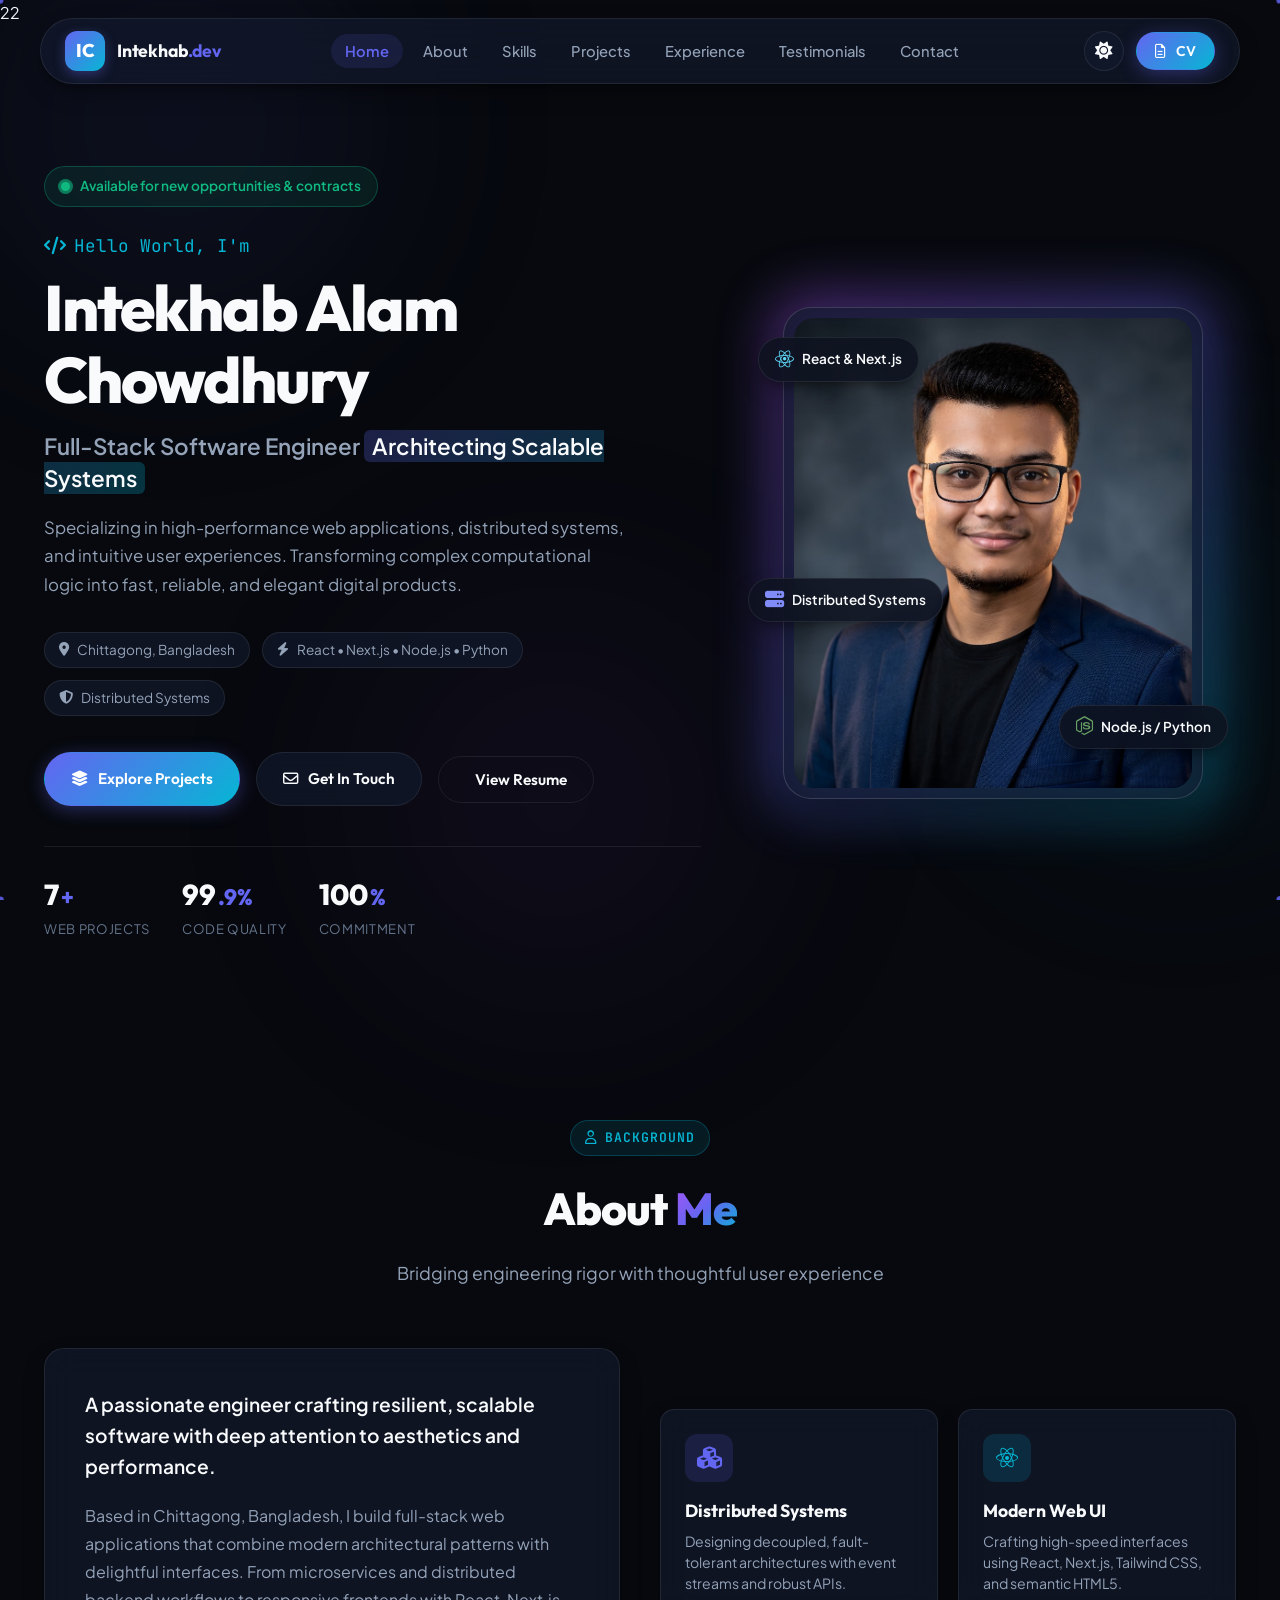
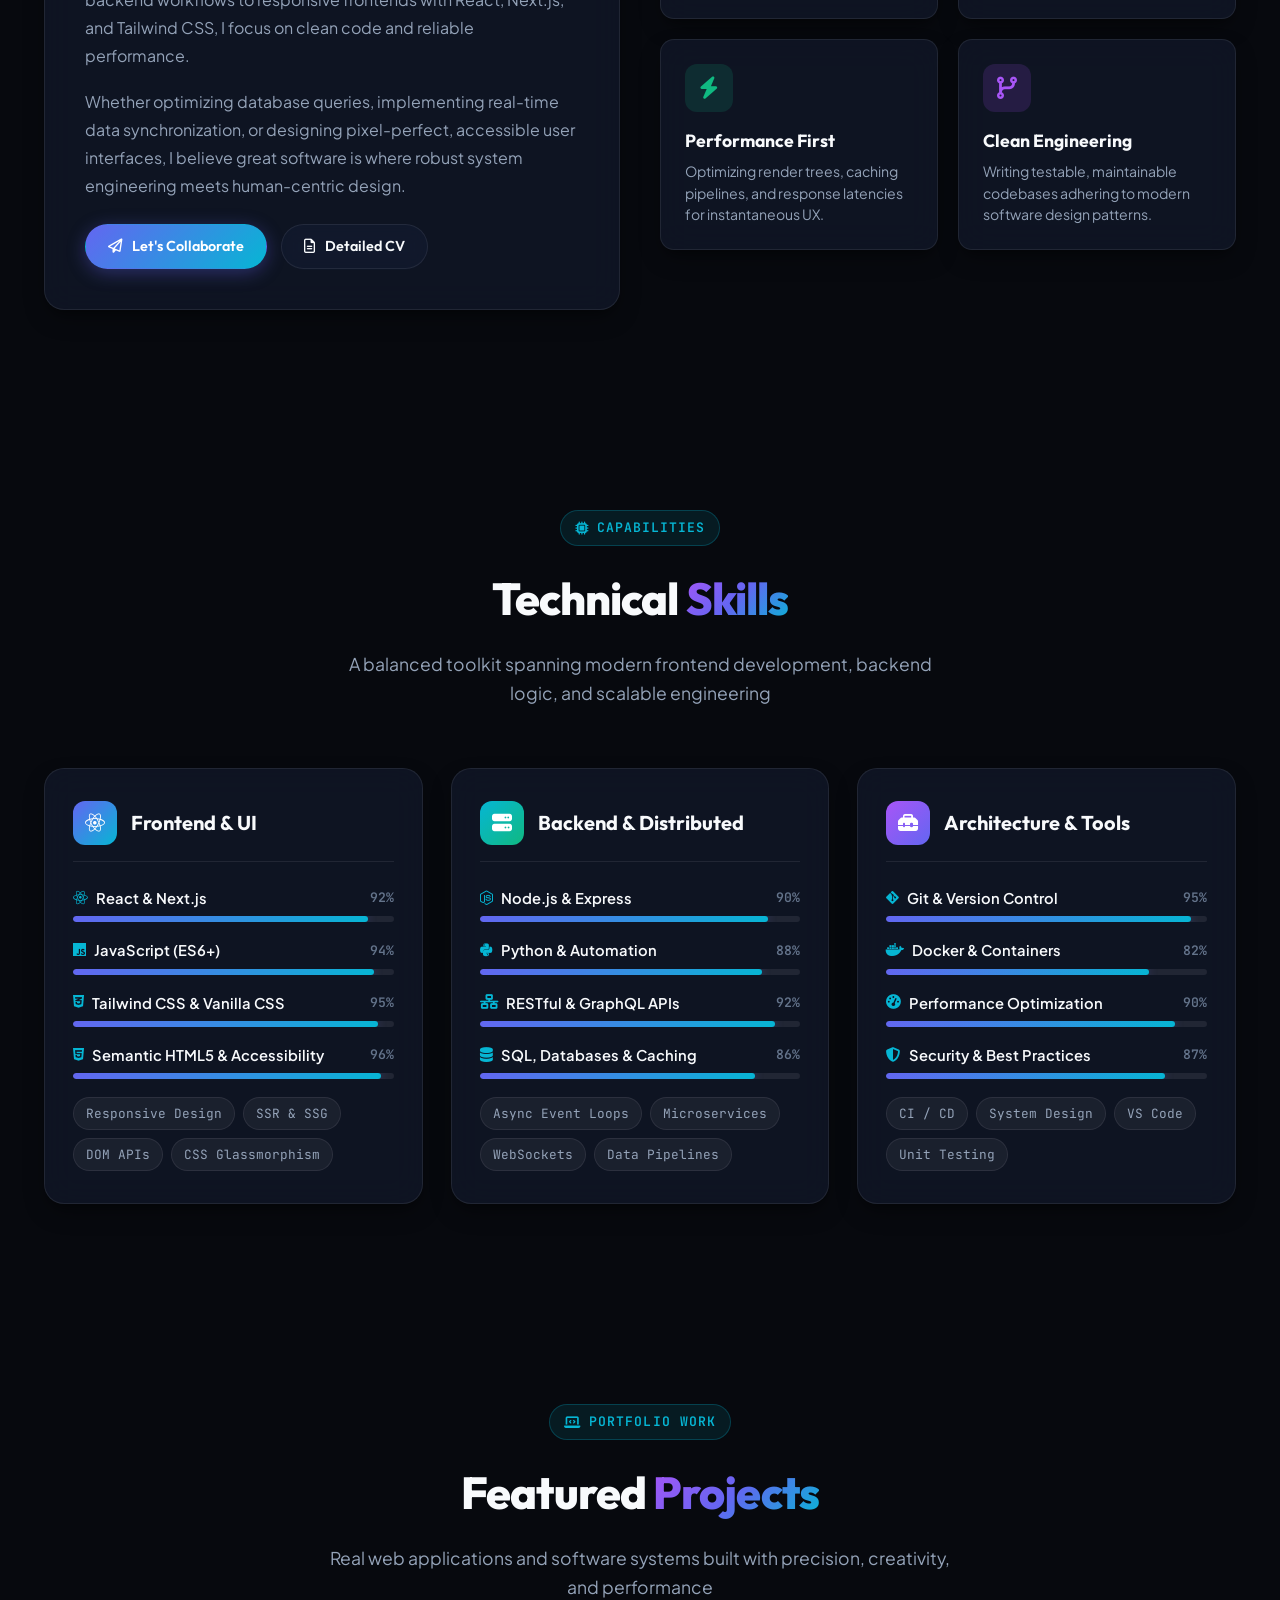
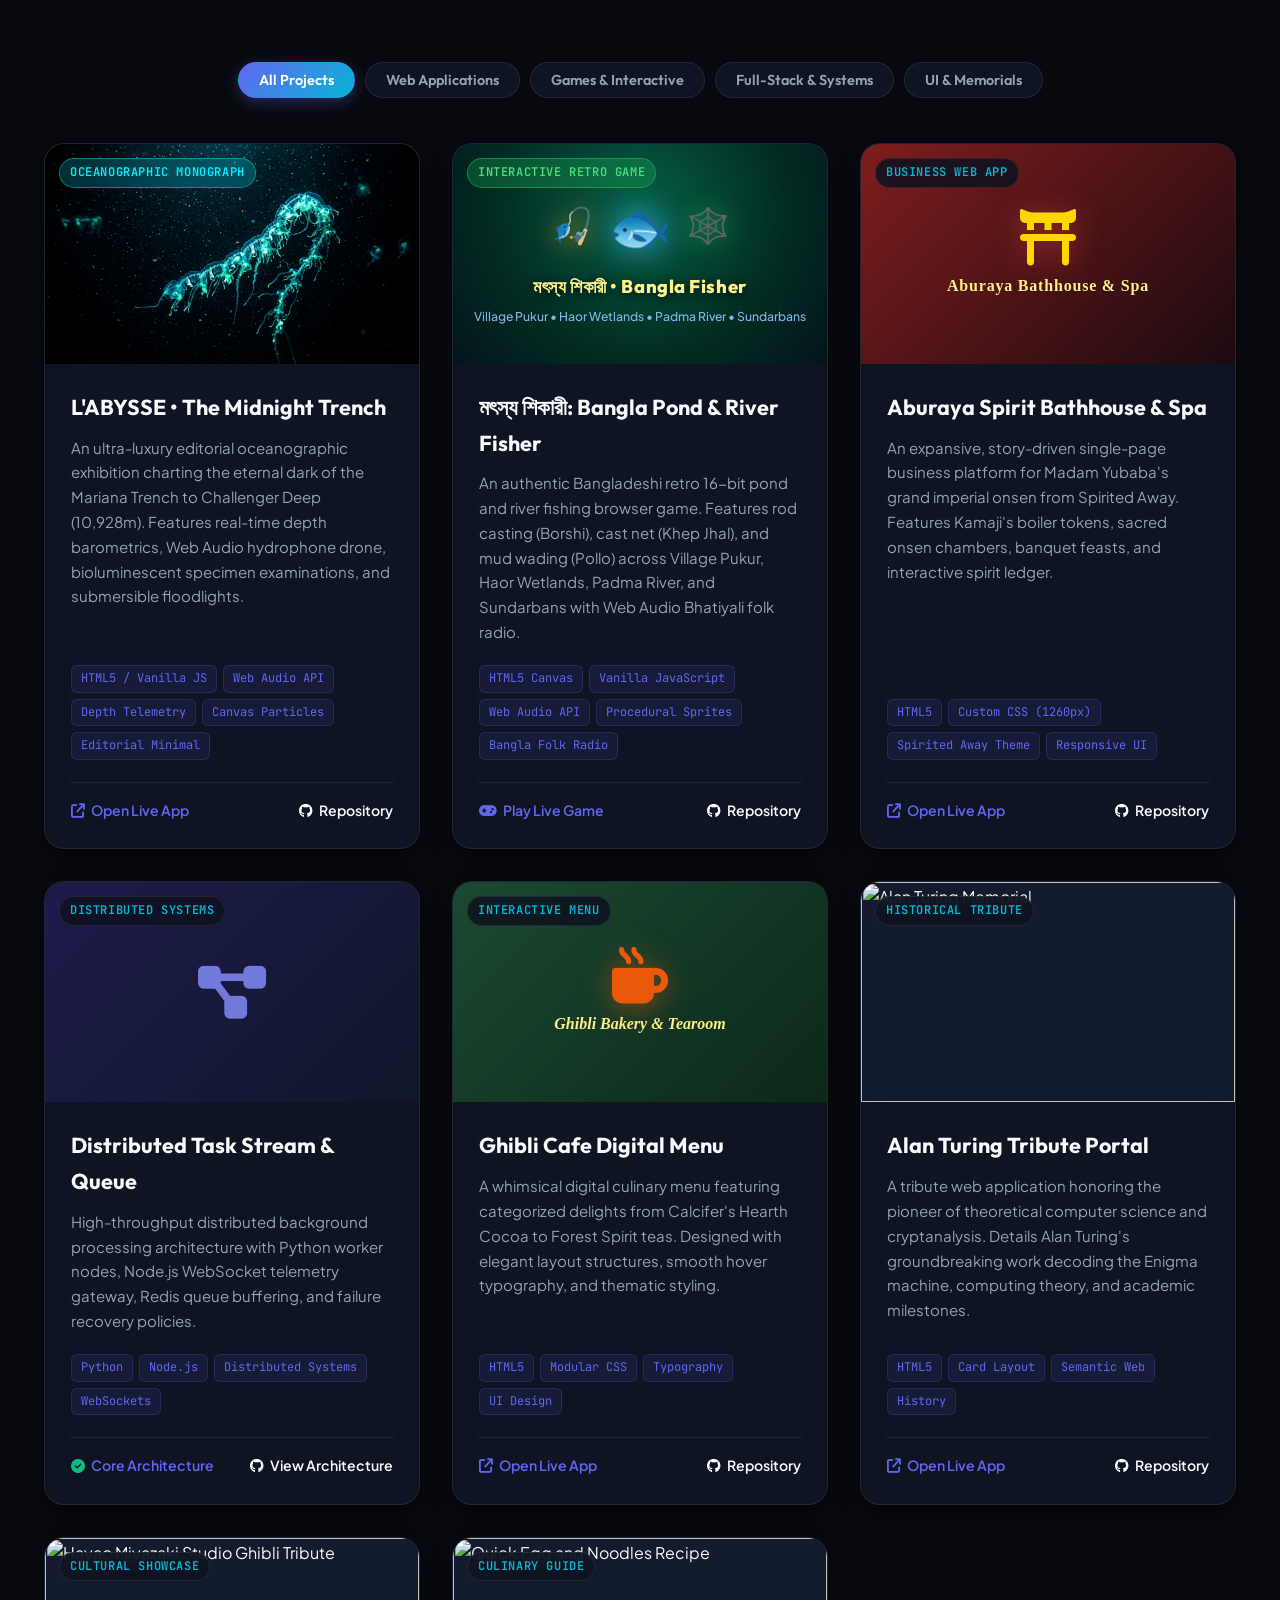
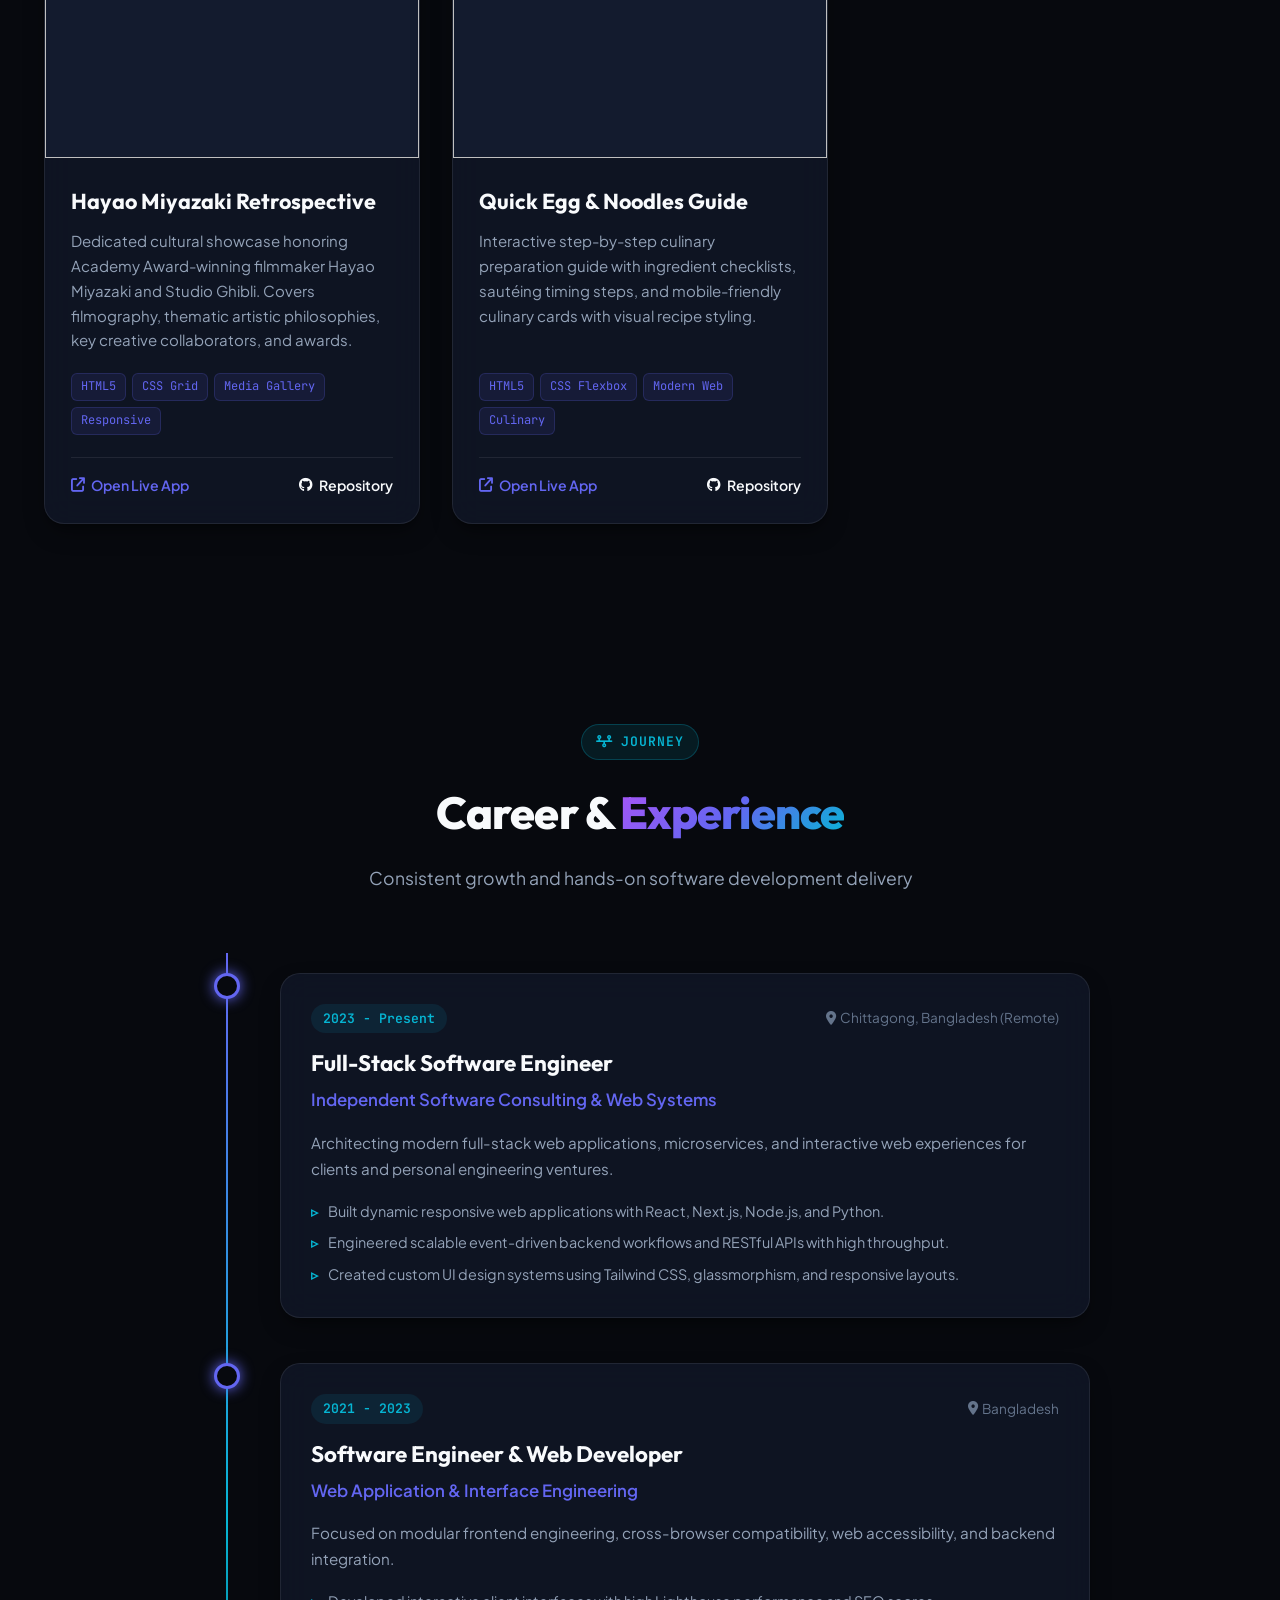
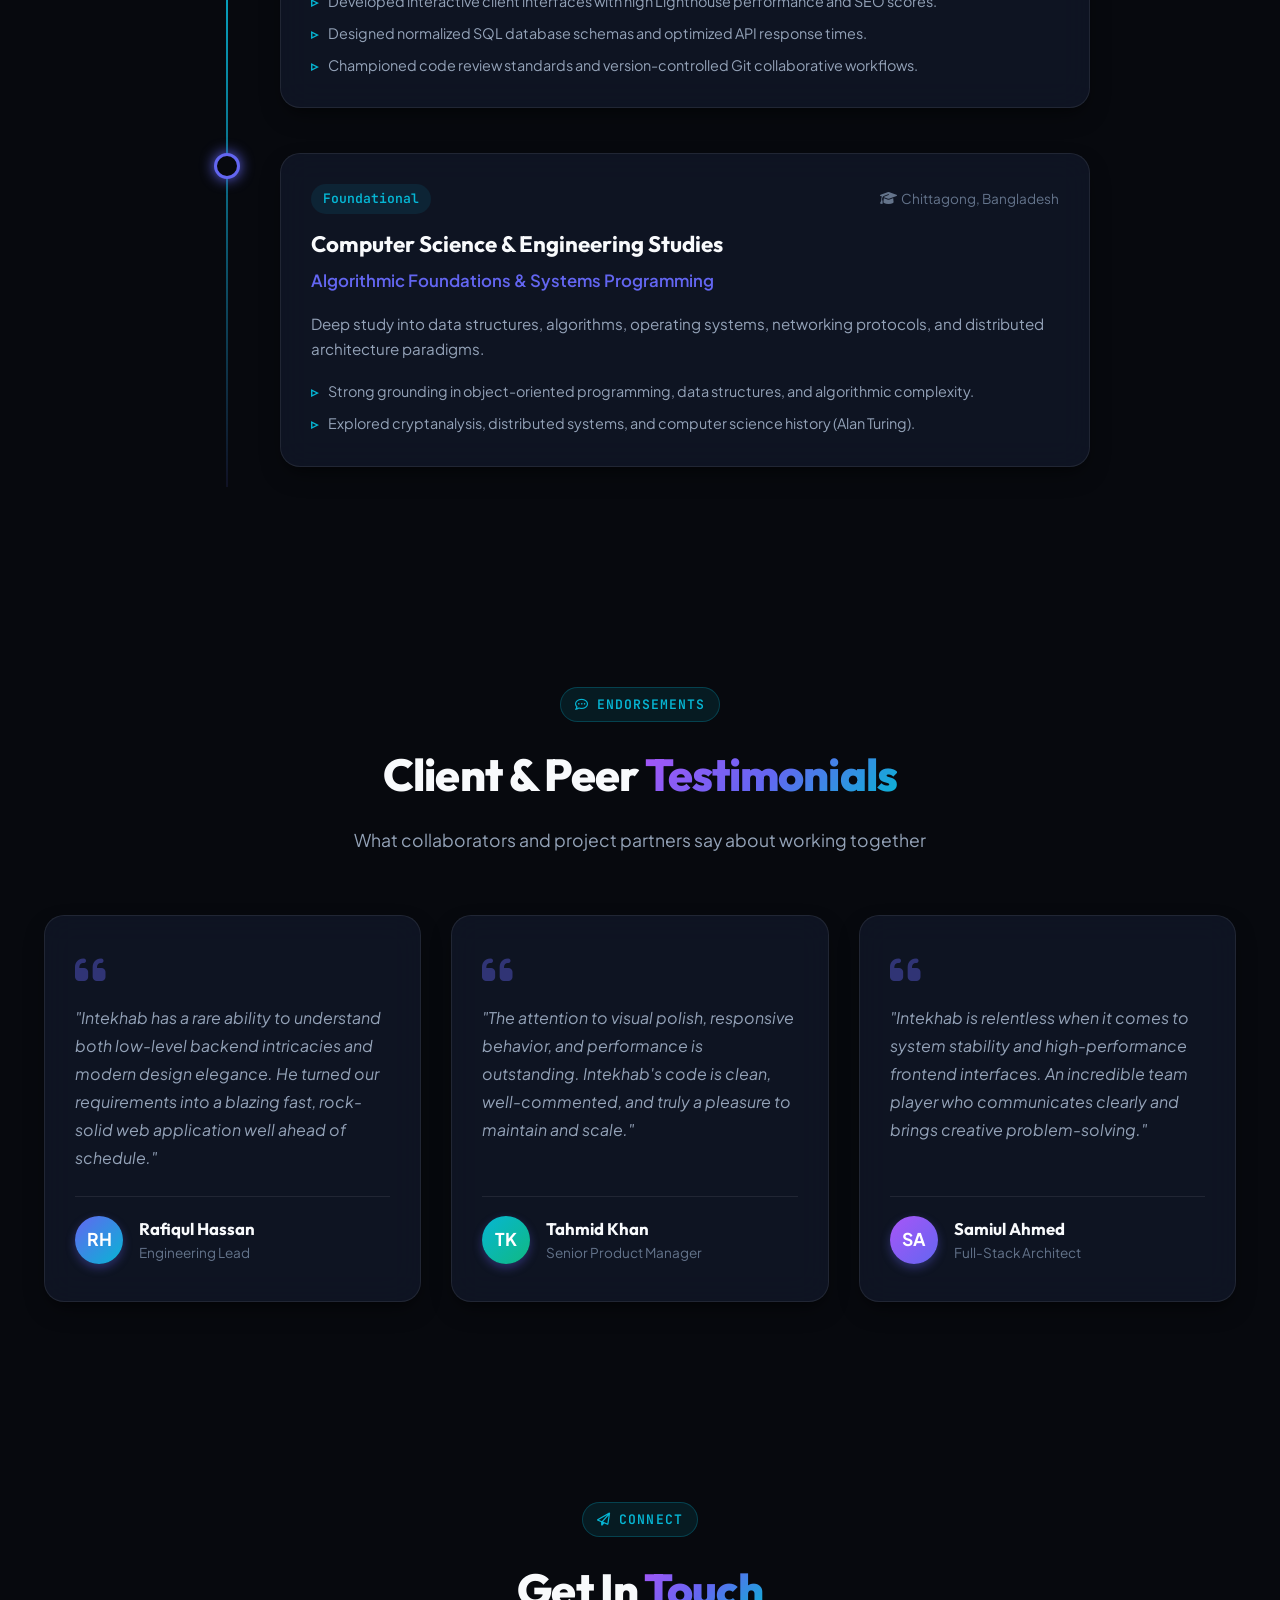
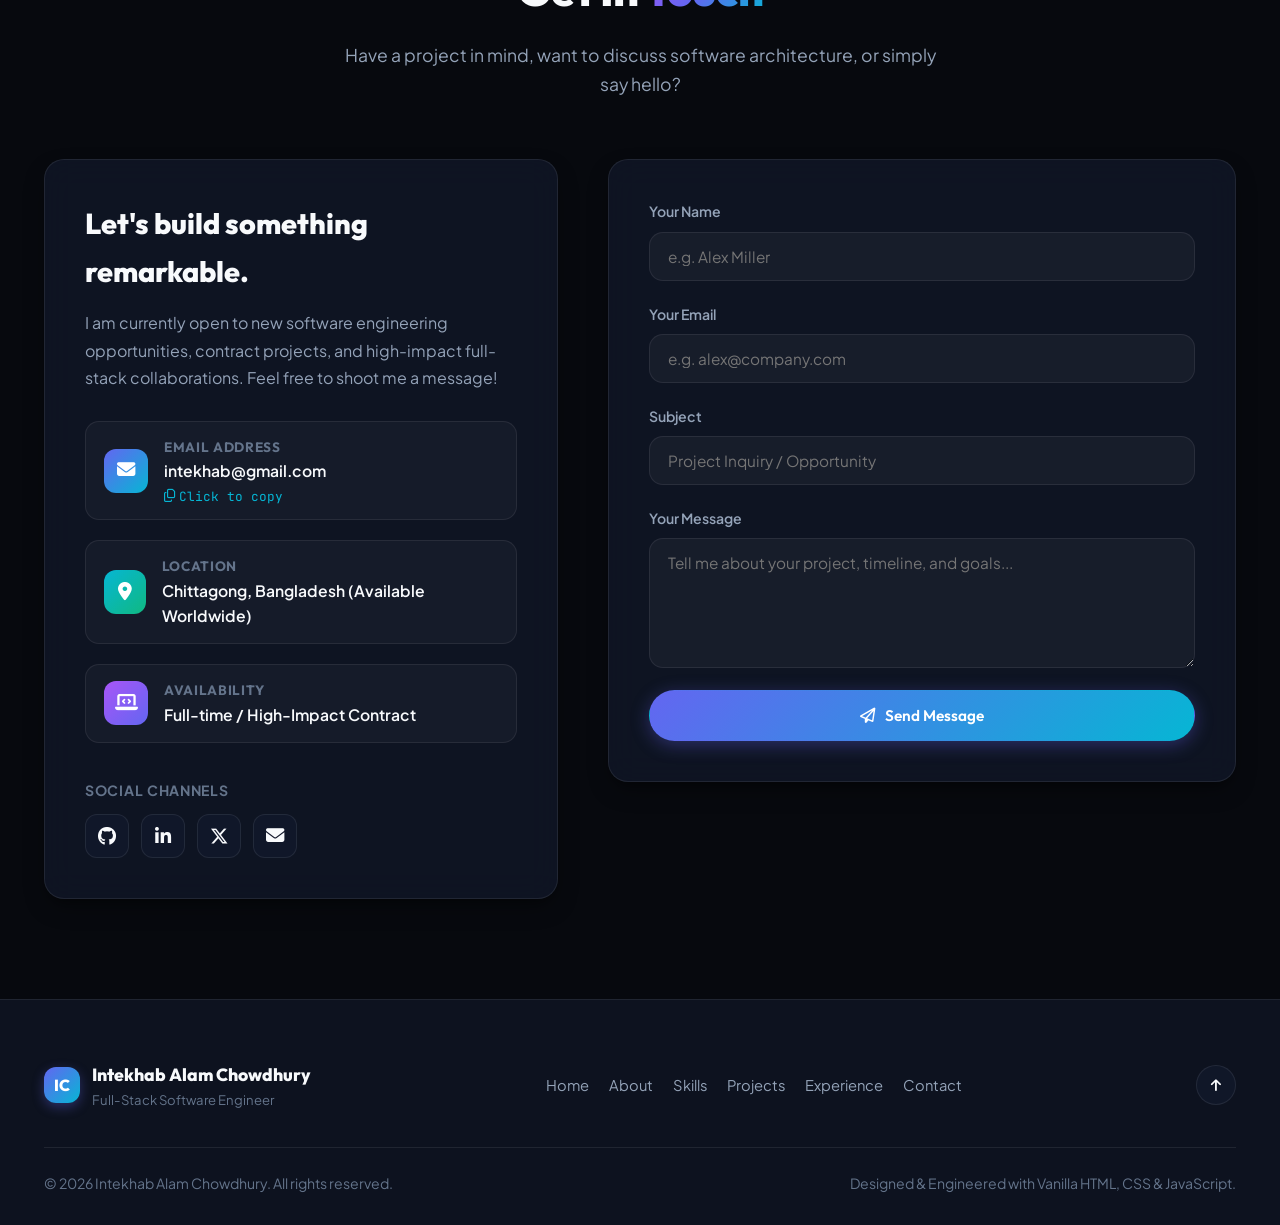
==== commit c29d1782: "add links to projects" ====
--- a/index.html
+++ b/index.html
@@ -1,4 +1,4 @@
-<!DOCTYPE html>
+22<!DOCTYPE html>
 <html lang="en" data-theme="dark">
 <head>
   <meta charset="UTF-8" />
@@ -460,7 +460,7 @@
           <div class="glass-card project-card tilt-card" data-category="web-apps">
             <div class="project-thumb-box" style="position: relative; overflow: hidden; background: #030814;">
               <span class="project-category-badge" style="background: rgba(0, 240, 255, 0.2); color: #00f0ff; border-color: rgba(0, 240, 255, 0.4);">Oceanographic Monograph</span>
-              <img src="./Projects/Oceanographic exhibition/assets/hero-siphonophore.jpg" alt="L'Abysse Oceanographic Exhibition" loading="lazy" style="width: 100%; height: 100%; object-fit: cover;" />
+              <img src="assets/hero-siphonophore.jpg" onerror="this.onerror=null; this.src='https://oceanographic-exhibition.vercel.app/assets/hero-siphonophore.jpg';" alt="L'Abysse Oceanographic Exhibition" loading="lazy" style="width: 100%; height: 100%; object-fit: cover;" />
             </div>
             <div class="project-content">
               <h3 class="project-title">L'ABYSSE • The Midnight Trench</h3>
@@ -475,7 +475,7 @@
                 <span class="project-tag">Editorial Minimal</span>
               </div>
               <div class="project-actions">
-                <a href="./Projects/Oceanographic exhibition/index.html" target="_blank" class="action-link action-link-primary">
+                <a href="https://oceanographic-exhibition.vercel.app/" target="_blank" rel="noopener noreferrer" class="action-link action-link-primary">
                   <i class="fa-solid fa-arrow-up-right-from-square"></i> Open Live App
                 </a>
                 <a href="https://github.com/intekhab" target="_blank" class="action-link">
@@ -517,7 +517,7 @@
                 <span class="project-tag">Bangla Folk Radio</span>
               </div>
               <div class="project-actions">
-                <a href="./Projects/bangla-fishing-game/index.html" target="_blank" class="action-link action-link-primary">
+                <a href="https://bangla-fishing-game.vercel.app/" target="_blank" rel="noopener noreferrer" class="action-link action-link-primary">
                   <i class="fa-solid fa-gamepad"></i> Play Live Game
                 </a>
                 <a href="https://github.com/intekhab" target="_blank" class="action-link">
@@ -550,7 +550,7 @@
                 <span class="project-tag">Responsive UI</span>
               </div>
               <div class="project-actions">
-                <a href="./Projects/single page business site/Aburaya Spirit Bathhouse and Spa/index.html" target="_blank" class="action-link action-link-primary">
+                <a href="https://aburaya-spirit-bathhouse-and-spa.vercel.app/" target="_blank" rel="noopener noreferrer" class="action-link action-link-primary">
                   <i class="fa-solid fa-arrow-up-right-from-square"></i> Open Live App
                 </a>
                 <a href="https://github.com/intekhab" target="_blank" class="action-link">
@@ -613,7 +613,7 @@
                 <span class="project-tag">UI Design</span>
               </div>
               <div class="project-actions">
-                <a href="./Projects/Restaurant menu site/index.html" target="_blank" class="action-link action-link-primary">
+                <a href="https://clocktower-pastries-and-cafe.vercel.app/" target="_blank" rel="noopener noreferrer" class="action-link action-link-primary">
                   <i class="fa-solid fa-arrow-up-right-from-square"></i> Open Live App
                 </a>
                 <a href="https://github.com/intekhab" target="_blank" class="action-link">
@@ -641,7 +641,7 @@
                 <span class="project-tag">History</span>
               </div>
               <div class="project-actions">
-                <a href="./Projects/Memorial site/Alan turing/index.html" target="_blank" class="action-link action-link-primary">
+                <a href="https://alan-turing-wine.vercel.app/" target="_blank" rel="noopener noreferrer" class="action-link action-link-primary">
                   <i class="fa-solid fa-arrow-up-right-from-square"></i> Open Live App
                 </a>
                 <a href="https://github.com/intekhab" target="_blank" class="action-link">
@@ -669,7 +669,7 @@
                 <span class="project-tag">Responsive</span>
               </div>
               <div class="project-actions">
-                <a href="./Projects/Memorial site/Studio Ghibli (Hayao Miyazaki)/index.html" target="_blank" class="action-link action-link-primary">
+                <a href="https://hayao-miyazaki-tribute.vercel.app/" target="_blank" rel="noopener noreferrer" class="action-link action-link-primary">
                   <i class="fa-solid fa-arrow-up-right-from-square"></i> Open Live App
                 </a>
                 <a href="https://github.com/intekhab" target="_blank" class="action-link">
@@ -697,7 +697,7 @@
                 <span class="project-tag">Culinary</span>
               </div>
               <div class="project-actions">
-                <a href="./Projects/Recipe Sites/Egg Noodles recipe/index.html" target="_blank" class="action-link action-link-primary">
+                <a href="https://egg-noodles-recipe.vercel.app/" target="_blank" rel="noopener noreferrer" class="action-link action-link-primary">
                   <i class="fa-solid fa-arrow-up-right-from-square"></i> Open Live App
                 </a>
                 <a href="https://github.com/intekhab" target="_blank" class="action-link">
